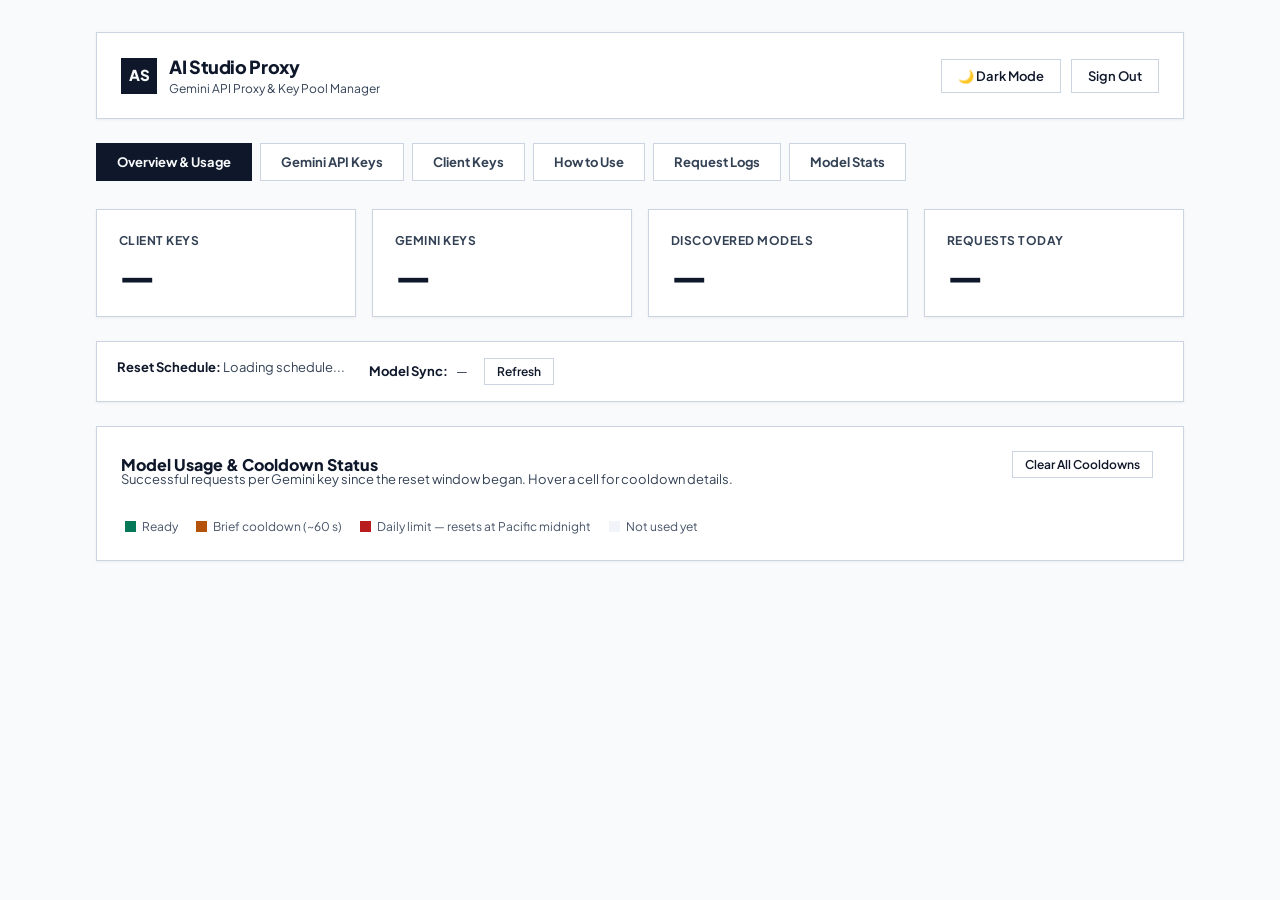
==== dashboard.html @ d9d69de4 "Align remaining UI strings with actual behavior - Request Logs description says request, not attempt" ====
<!doctype html>
<html lang="en" data-theme="light">
<head>
  <meta charset="utf-8">
  <meta name="viewport" content="width=device-width,initial-scale=1">
  <title>AI Studio Proxy</title>
  <link rel="preconnect" href="https://fonts.googleapis.com">
  <link href="https://fonts.googleapis.com/css2?family=JetBrains+Mono:wght@400;500;700&family=Plus+Jakarta+Sans:wght@400;500;600;700;800&display=swap" rel="stylesheet">
  <style>
    :root[data-theme="light"] {
      --bg: #f8fafc;
      --surface: #ffffff;
      --surface-alt: #f1f5f9;
      --border: #cbd5e1;
      --cell-line: #64748b;
      --border-strong: #0f172a;
      --text: #0f172a;
      --text-dim: #334155;
      --text-muted: #475569;
      --emerald: #047857;
      --emerald-bg: #ecfdf5;
      --amber: #b45309;
      --amber-bg: #fffbeb;
      --rose: #b91c1c;
      --rose-bg: #fef2f2;
      --input-bg: #ffffff;
      --input-border: #94a3b8;
      --btn-primary-bg: #0f172a;
      --btn-primary-text: #ffffff;
      --btn-primary-hover: #334155;
      --shadow: 0 1px 3px rgba(0,0,0,0.06);
    }

    :root[data-theme="dark"] {
      --bg: #0b0f17;
      --surface: #111827;
      --surface-alt: #1a2234;
      --border: #374151;
      --cell-line: #5a6a8a;
      --border-strong: #ffffff;
      --text: #f9fafb;
      --text-dim: #cbd5e1;
      --text-muted: #94a3b8;
      --emerald: #059669;
      --emerald-bg: rgba(5, 150, 105, 0.18);
      --amber: #d97706;
      --amber-bg: rgba(217, 119, 6, 0.18);
      --rose: #dc2626;
      --rose-bg: rgba(220, 38, 38, 0.18);
      --input-bg: #090d16;
      --input-border: #374151;
      --btn-primary-bg: #ffffff;
      --btn-primary-text: #000000;
      --btn-primary-hover: #e2e8f0;
      --shadow: 0 1px 3px rgba(0,0,0,0.4);
    }

    *, *::before, *::after { box-sizing: border-box; margin: 0; padding: 0; }
    html { scrollbar-width: thin; scrollbar-color: var(--cell-line) var(--surface-alt); }
    ::-webkit-scrollbar { width: 10px; height: 10px; }
    ::-webkit-scrollbar-track { background: var(--surface-alt); }
    ::-webkit-scrollbar-thumb { background: var(--cell-line); border: 2px solid var(--surface-alt); }
    ::-webkit-scrollbar-thumb:hover { background: var(--text-muted); }
    ::-webkit-scrollbar-corner { background: var(--surface-alt); }
    body {
      font-family: 'Plus Jakarta Sans', system-ui, -apple-system, sans-serif;
      background: var(--bg);
      color: var(--text);
      min-height: 100vh;
      line-height: 1.5;
      -webkit-font-smoothing: antialiased;
      transition: background 0.15s ease, color 0.15s ease;
    }
    .shell { max-width: 1120px; margin: 0 auto; padding: 32px 16px 64px; }

    /* Header */
    .header {
      display: flex;
      justify-content: space-between;
      align-items: center;
      background: var(--surface);
      border: 1px solid var(--border);
      border-radius: 0;
      padding: 20px 24px;
      margin-bottom: 24px;
      flex-wrap: wrap;
      gap: 16px;
      box-shadow: var(--shadow);
    }
    .brand { display: flex; align-items: center; gap: 12px; }
    .brand-badge {
      width: 36px; height: 36px;
      background: var(--border-strong);
      color: var(--bg);
      border-radius: 0;
      font-weight: 800;
      font-size: 15px;
      display: flex; align-items: center; justify-content: center;
    }
    .brand-title { font-size: 18px; font-weight: 800; letter-spacing: -0.02em; color: var(--text); }
    .brand-sub { font-size: 12px; color: var(--text-dim); }

    .header-actions { display: flex; align-items: center; gap: 10px; }
    .btn-header {
      font-family: 'Plus Jakarta Sans', system-ui, sans-serif;
      font-size: 13px;
      font-weight: 600;
      padding: 8px 16px;
      border-radius: 0;
      background: var(--surface);
      color: var(--text);
      border: 1px solid var(--border);
      cursor: pointer;
      display: inline-flex;
      align-items: center;
      gap: 6px;
      transition: all 0.15s ease;
    }
    .btn-header:hover { background: var(--surface-alt); border-color: var(--text-muted); }

    /* Nav Tabs */
    .nav-row {
      display: flex;
      gap: 8px;
      margin-bottom: 24px;
      overflow-x: auto;
      padding-bottom: 4px;
    }
    .nav-tab {
      font-family: 'Plus Jakarta Sans', system-ui, sans-serif;
      font-size: 13px;
      font-weight: 700;
      padding: 10px 20px;
      border-radius: 0;
      background: var(--surface);
      color: var(--text-dim);
      border: 1px solid var(--border);
      cursor: pointer;
      transition: all 0.15s ease;
      white-space: nowrap;
    }
    .nav-tab:hover { color: var(--text); border-color: var(--text-muted); }
    .nav-tab.active {
      background: var(--border-strong);
      color: var(--bg);
      border-color: var(--border-strong);
    }

    /* Panels */
    .panel { display: none; }
    .panel.active { display: block; }

    /* Metrics */
    .metrics-grid {
      display: grid;
      grid-template-columns: repeat(auto-fit, minmax(220px, 1fr));
      gap: 16px;
      margin-bottom: 24px;
    }
    .metric-card {
      background: var(--surface);
      border: 1px solid var(--border);
      border-radius: 0;
      padding: 22px;
      box-shadow: var(--shadow);
    }
    .metric-label {
      font-size: 12px;
      font-weight: 700;
      color: var(--text-dim);
      text-transform: uppercase;
      letter-spacing: 0.04em;
      margin-bottom: 8px;
    }
    .metric-val {
      font-size: 36px;
      font-weight: 800;
      color: var(--text);
      line-height: 1;
    }

    /* Notice Banner */
    .info-strip {
      background: var(--surface);
      border: 1px solid var(--border);
      border-radius: 0;
      padding: 16px 20px;
      font-size: 13px;
      color: var(--text-dim);
      display: flex;
      flex-wrap: wrap;
      gap: 24px;
      margin-bottom: 24px;
      box-shadow: var(--shadow);
    }
    .info-strip strong { color: var(--text); }

    /* Section Cards */
    .section-box {
      background: var(--surface);
      border: 1px solid var(--border);
      border-radius: 0;
      padding: 24px;
      margin-bottom: 24px;
      box-shadow: var(--shadow);
    }
    .section-title {
      font-size: 16px;
      font-weight: 800;
      color: var(--text);
      margin-bottom: 16px;
    }
    .section-desc {
      font-size: 13px;
      color: var(--text-dim);
      margin-top: -8px;
      margin-bottom: 16px;
    }

    /* Forms */
    .form-flex {
      display: flex;
      flex-wrap: wrap;
      gap: 12px;
      align-items: flex-end;
    }
    .field-col {
      display: flex;
      flex-direction: column;
      gap: 6px;
      flex: 1;
      min-width: 180px;
    }
    .field-label {
      font-size: 12px;
      font-weight: 700;
      color: var(--text-dim);
    }
    .form-input {
      font-family: 'Plus Jakarta Sans', system-ui, sans-serif;
      font-size: 14px;
      background: var(--input-bg);
      border: 1px solid var(--input-border);
      color: var(--text);
      border-radius: 0;
      padding: 10px 14px;
      outline: none;
      transition: border-color 0.15s ease;
      width: 100%;
    }
    .form-input:focus {
      border-color: var(--border-strong);
    }

    .btn-primary {
      font-family: 'Plus Jakarta Sans', system-ui, sans-serif;
      font-size: 13px;
      font-weight: 700;
      padding: 11px 20px;
      border-radius: 0;
      background: var(--btn-primary-bg);
      color: var(--btn-primary-text);
      border: 1px solid var(--btn-primary-bg);
      cursor: pointer;
      transition: all 0.15s ease;
      white-space: nowrap;
    }
    .btn-primary:hover {
      background: var(--btn-primary-hover);
      border-color: var(--btn-primary-hover);
    }

    /* One-Time Key Banner */
    .key-alert {
      display: none;
      background: var(--amber-bg);
      border: 1px solid var(--amber);
      border-radius: 0;
      padding: 18px;
      margin-bottom: 24px;
    }
    .key-alert.visible { display: block; }
    .key-alert-head {
      font-size: 13px;
      font-weight: 700;
      color: var(--amber);
      margin-bottom: 4px;
    }
    .key-alert-code {
      font-family: 'JetBrains Mono', monospace;
      font-size: 13px;
      background: var(--input-bg);
      border: 1px solid var(--border);
      padding: 10px 12px;
      border-radius: 0;
      display: block;
      color: var(--text);
      word-break: break-all;
      margin: 10px 0;
    }

    /* Table */
    .table-wrap { overflow-x: auto; }
    .data-table {
      width: 100%;
      border-collapse: collapse;
      font-size: 13px;
    }
    .data-table th {
      text-align: left;
      font-size: 11px;
      font-weight: 700;
      text-transform: uppercase;
      letter-spacing: 0.04em;
      color: var(--text-dim);
      padding: 12px 14px;
      border-bottom: 1px solid var(--border);
      background: var(--surface-alt);
    }
    .data-table td {
      padding: 14px;
      border-bottom: 1px solid var(--border);
      vertical-align: middle;
    }
    .data-table tr:last-child td { border-bottom: none; }
    .data-table tr:hover td:first-child { box-shadow: inset 3px 0 0 0 var(--border-strong); }

    /* Badges */
    .status-tag {
      display: inline-flex;
      align-items: center;
      gap: 6px;
      font-size: 12px;
      font-weight: 700;
      padding: 3px 10px;
      border-radius: 0;
    }
    .tag-ready { background: var(--emerald-bg); color: var(--emerald); }
    .tag-cooldown { background: var(--amber-bg); color: var(--amber); }
    .tag-off { background: var(--surface-alt); color: var(--text-muted); }

    .btn-tbl {
      font-family: 'Plus Jakarta Sans', system-ui, sans-serif;
      font-size: 12px;
      font-weight: 600;
      padding: 5px 12px;
      border-radius: 0;
      background: var(--surface);
      border: 1px solid var(--border);
      color: var(--text);
      cursor: pointer;
      margin-right: 6px;
      transition: all 0.15s ease;
    }
    .btn-tbl:hover { background: var(--surface-alt); border-color: var(--text-muted); }
    .btn-tbl-danger { color: var(--rose); border-color: var(--rose); }
    .btn-tbl-danger:hover { background: var(--rose-bg); }

    .empty-notice {
      text-align: center;
      padding: 40px 20px;
      color: var(--text-muted);
      font-size: 14px;
    }

    .empty-cell { color: var(--text-muted); font-style: italic; }

    /* Usage heatmap */
    .usage-table { border-collapse: collapse; width: auto; }
    .usage-table th, .usage-table td { border: 1px solid var(--cell-line); }
    .usage-table thead th {
      font-size: 10px;
      font-weight: 800;
      text-transform: uppercase;
      letter-spacing: .05em;
      color: var(--text-dim);
      background: transparent;
      padding: 4px 6px;
      text-align: center;
      max-width: 96px;
      overflow: hidden;
      text-overflow: ellipsis;
      white-space: nowrap;
      border-bottom: 2px solid var(--cell-line);
    }
    .usage-table thead th:first-child { text-align: left; padding-left: 8px; }
    .usage-table thead th.keynum {
      font-family: 'JetBrains Mono', monospace;
      font-size: 12px;
      cursor: help;
      white-space: nowrap;
      padding: 4px 6px;
    }
    .usage-table tbody th {
      font-size: 12px;
      font-weight: 600;
      color: var(--text);
      text-align: left;
      white-space: nowrap;
      background: transparent;
      padding: 0 12px;
      max-width: 230px;
      overflow: hidden;
      text-overflow: ellipsis;
    }
    .usage-table td.num {
      min-width: 24px;
      padding: 4px 6px;
      text-align: center;
      vertical-align: middle;
      font-family: 'JetBrains Mono', monospace;
      font-size: 13px;
      font-weight: 800;
      white-space: nowrap;
      cursor: default;
    }
    .usage-table td.cell-ok   { background: var(--emerald); color: #ffffff; }
    .usage-table td.cell-warn { background: var(--amber);   color: #26160a; }
    .usage-table td.cell-hot  { background: var(--rose);    color: #ffffff; }
    .usage-table td.cell-none { background: var(--surface-alt); color: var(--text-dim); opacity: .6; }
    .usage-table tbody tr:hover th { color: var(--border-strong); }
    .usage-table tbody tr:hover td, .usage-table td.xfocus { filter: brightness(1.06); }
    .usage-table td.num:hover { outline: 2px solid var(--border-strong); outline-offset: -2px; position: relative; }
    #keyTip {
      display: none;
      position: fixed;
      z-index: 50;
      background: var(--border-strong);
      color: #f8fafc;
      font-size: 12px;
      font-weight: 600;
      padding: 5px 10px;
      border-radius: 0;
      pointer-events: none;
      box-shadow: 0 4px 10px rgba(0,0,0,.25);
      white-space: nowrap;
    }
    .usage-legend {
      display: flex;
      gap: 18px;
      flex-wrap: wrap;
      align-items: center;
      margin-top: 12px;
      padding-left: 4px;
      font-size: 12px;
      color: var(--text-muted);
    }
    .usage-legend .dot {
      display: inline-block;
      width: 11px;
      height: 11px;
      border-radius: 0;
      margin-right: 6px;
      vertical-align: -1px;
    }

    .log-row { cursor: pointer; }
    .log-row:hover td { background: var(--surface-alt); }
    .modal-overlay {
      position: fixed;
      inset: 0;
      background: rgba(10, 15, 30, .55);
      backdrop-filter: blur(2px);
      z-index: 100;
      display: flex;
      align-items: center;
      justify-content: center;
      padding: 20px;
    }
    .modal-card {
      background: var(--surface);
      border: 1px solid var(--border);
      border-radius: 0;
      width: 100%;
      max-width: 760px;
      max-height: 88vh;
      display: flex;
      flex-direction: column;
      box-shadow: 0 18px 50px rgba(0,0,0,.3);
      overflow: hidden;
    }
    .modal-head {
      display: flex;
      justify-content: space-between;
      align-items: center;
      gap: 10px;
      flex-wrap: wrap;
      padding: 14px 18px;
      border-bottom: 1px solid var(--border);
    }
    .modal-x {
      border: none;
      background: transparent;
      color: var(--text-muted);
      font-size: 22px;
      line-height: 1;
      cursor: pointer;
      padding: 2px 6px;
      border-radius: 0;
    }
    .modal-x:hover { background: var(--surface-alt); color: var(--text); }
    .modal-body { padding: 16px 18px 20px; overflow-y: auto; }
    .log-summary {
      display: grid;
      grid-template-columns: auto 1fr;
      gap: 6px 14px;
      font-size: 13px;
      margin-bottom: 16px;
    }
    .log-summary dt {
      color: var(--text-dim);
      font-size: 11px;
      font-weight: 700;
      text-transform: uppercase;
      letter-spacing: .04em;
      padding-top: 2px;
      white-space: nowrap;
    }
    .log-summary dd { margin: 0; word-break: break-word; }

    .modal-body h3 {
      font-size: 11px;
      text-transform: uppercase;
      letter-spacing: .05em;
      color: var(--text-muted);
      margin: 16px 0 8px;
    }
    .timeline {
      border-left: 2px solid var(--border);
      margin-left: 6px;
    }
    .tl-row {
      display: flex;
      gap: 10px;
      align-items: baseline;
      padding: 3px 0 3px 12px;
      position: relative;
      font-size: 12px;
    }
    .tl-row::before {
      content: '';
      position: absolute;
      left: -5px;
      top: 50%;
      transform: translateY(-50%);
      width: 8px;
      height: 8px;
      border-radius: 0;
      background: var(--text-dim);
    }
    .tl-row.tl-good::before { background: var(--emerald); }
    .tl-row.tl-bad::before { background: var(--rose); }
    .tl-row.tl-warn::before { background: var(--amber); }
    .tl-t {
      font-family: 'JetBrains Mono', monospace;
      color: var(--text-dim);
      min-width: 64px;
      text-align: right;
      flex-shrink: 0;
    }
    .tl-type {
      font-weight: 800;
      text-transform: uppercase;
      letter-spacing: .03em;
      font-size: 10px;
      color: var(--text-muted);
      min-width: 72px;
      flex-shrink: 0;
    }
    .tl-d { color: var(--text); word-break: break-word; }

    /* Usage Matrix */
    .data-table th:first-child,
    .data-table td:first-child { text-align: left; font-weight: 600; }
    .data-table th { text-align: center; white-space: nowrap; }
    .data-table td { text-align: center; vertical-align: middle; }
    .data-table .empty-cell { opacity: 0.5; }

    /* Code Blocks */
    .code-block { position: relative; }
    .code-block pre {
      font-family: 'JetBrains Mono', monospace;
      font-size: 12.5px;
      line-height: 1.6;
      background: var(--surface-alt);
      border: 1px solid var(--border);
      border-radius: 0;
      padding: 16px;
      overflow-x: auto;
      white-space: pre;
      color: var(--text);
    }
    .copy-btn {
      position: absolute;
      top: 8px;
      right: 8px;
      background: var(--surface);
      box-shadow: var(--shadow);
    }

    @media (max-width: 768px) {
      .metrics-grid { grid-template-columns: 1fr 1fr; }
      .form-flex { flex-direction: column; }
      .field-col { width: 100%; }
      .data-table { display: block; overflow-x: auto; }
    }
  </style>
</head>
<body>
<div class="shell">

  <!-- Header -->
  <header class="header">
    <div class="brand">
      <div class="brand-badge">AS</div>
      <div>
        <h1 class="brand-title">AI Studio Proxy</h1>
        <p class="brand-sub">Gemini API Proxy &amp; Key Pool Manager</p>
      </div>
    </div>
    <div class="header-actions">
      <button class="btn-header" id="themeToggleBtn" onclick="toggleTheme()">🌙 Dark Mode</button>
      <button class="btn-header" onclick="logout()">Sign Out</button>
    </div>
  </header>

  <!-- Navigation -->
  <nav class="nav-row">
    <button class="nav-tab active" data-tab="overview" onclick="showPanel('overview',this)">Overview &amp; Usage</button>
    <button class="nav-tab" data-tab="gemini-keys" onclick="showPanel('gemini-keys',this)">Gemini API Keys</button>
    <button class="nav-tab" data-tab="client-keys" onclick="showPanel('client-keys',this)">Client Keys</button>
    <button class="nav-tab" data-tab="howto" onclick="showPanel('howto',this)">How to Use</button>
    <button class="nav-tab" data-tab="logs" onclick="showPanel('logs',this)">Request Logs</button>
    <button class="nav-tab" data-tab="stats" onclick="showPanel('stats',this)">Model Stats</button>
  </nav>

  <!-- Overview Panel -->
  <div id="panel-overview" class="panel active">
    <div class="metrics-grid">
      <div class="metric-card">
        <div class="metric-label">Client Keys</div>
        <div class="metric-val" id="ov-ck">—</div>
      </div>
      <div class="metric-card">
        <div class="metric-label">Gemini Keys</div>
        <div class="metric-val" id="ov-gk">—</div>
      </div>
      <div class="metric-card">
        <div class="metric-label">Discovered Models</div>
        <div class="metric-val" id="ov-m">—</div>
      </div>
      <div class="metric-card">
        <div class="metric-label">Requests Today</div>
        <div class="metric-val" id="ov-r">—</div>
      </div>
    </div>
    <div class="info-strip">
      <div><strong>Reset Schedule:</strong> <span id="ov-reset">Loading schedule...</span></div>
      <div style="display:flex;align-items:center;gap:8px;flex-wrap:wrap">
        <strong>Model Sync:</strong> <span id="ov-mc">—</span>
        <span id="cacheStatus" style="font-size:12px;color:var(--text-muted)"></span>
        <button class="btn-tbl" id="refreshModelsBtn" onclick="refreshModels()">Refresh</button>
      </div>
    </div>
    <div class="section-box">
      <div style="display:flex;justify-content:space-between;align-items:center;flex-wrap:wrap;gap:8px">
        <h2 class="section-title" style="margin:0">Model Usage &amp; Cooldown Status</h2>
        <button class="btn-tbl" id="clearCooldownsBtn" onclick="clearCooldowns()">Clear All Cooldowns</button>
      </div>
      <p class="section-desc">Successful requests per Gemini key since the reset window began. Hover a cell for cooldown details.</p>
      <div class="table-wrap">
        <table class="data-table usage-table">
          <thead id="usageThead"></thead>
          <tbody id="usageTbody"></tbody>
        </table>
      </div>
      <div class="usage-legend">
        <span><span class="dot" style="background:var(--emerald)"></span>Ready</span>
        <span><span class="dot" style="background:var(--amber)"></span>Brief cooldown (~60 s)</span>
        <span><span class="dot" style="background:var(--rose)"></span>Daily limit — resets at Pacific midnight</span>
        <span><span class="dot" style="background:var(--surface-alt)"></span>Not used yet</span>
      </div>
    </div>
  </div>

  <!-- Gemini Keys Panel -->
  <div id="panel-gemini-keys" class="panel">
    <div class="section-box">
      <h2 class="section-title">Add Gemini API Key</h2>
      <p class="section-desc">Add API keys from your Google AI Studio accounts. Requests are distributed across all configured keys.</p>
      <form id="keyForm" class="form-flex">
        <div class="field-col">
          <label class="field-label">Label <span style="color:var(--text-muted);font-weight:400">(optional)</span></label>
          <input type="text" name="label" class="form-input" placeholder="e.g. google-account-01">
        </div>
        <div class="field-col" style="flex:2">
          <label class="field-label">Gemini API Key</label>
          <input type="password" name="key" class="form-input" placeholder="AIzaSy..." required>
        </div>
        <button type="submit" class="btn-primary">Add Key</button>
      </form>
    </div>
    <div class="section-box">
      <h2 class="section-title">Configured Gemini Keys</h2>
      <div class="table-wrap">
        <table class="data-table">
          <thead>
            <tr><th>Label</th><th>Key Prefix</th><th>Actions</th></tr>
          </thead>
          <tbody id="keysTbody"></tbody>
        </table>
      </div>
    </div>
  </div>

  <!-- Client Keys Panel -->
  <div id="panel-client-keys" class="panel">
    <div id="generatedClientKey" class="key-alert"></div>
    <div class="section-box">
      <h2 class="section-title">Generate Client Key</h2>
      <p class="section-desc">Create API keys for your applications. Each key can be copied again at any time.</p>
      <form id="clientKeyForm" class="form-flex">
        <div class="field-col">
          <label class="field-label">Label <span style="color:var(--text-muted);font-weight:400">(optional)</span></label>
          <input type="text" name="label" class="form-input" placeholder="e.g. n8n-workflow">
        </div>
        <button type="submit" class="btn-primary">Generate Key</button>
      </form>
    </div>
    <div class="section-box">
      <h2 class="section-title">Active Client Keys</h2>
      <p class="section-desc">Client keys are stored on the server so they can be copied again at any time. Anyone with dashboard access can retrieve them.</p>
      <div class="table-wrap">
        <table class="data-table">
          <thead>
            <tr><th>Label</th><th>Key Prefix</th><th>Actions</th></tr>
          </thead>
          <tbody id="clientKeysTbody"></tbody>
        </table>
      </div>
    </div>
  </div>

  <!-- How to Use Panel -->
  <div id="panel-howto" class="panel">
    <div class="section-box">
      <h2 class="section-title">Connect any app</h2>
      <p class="section-desc">Any application compatible with the Gemini API can use this proxy. Point the request URL to this server and authenticate with one of your client keys.</p>
      <div class="info-strip" style="margin-bottom:0">
        <div><strong>Proxy URL:</strong> <code style="font-family:'JetBrains Mono',monospace" id="howto-origin">—</code></div>
        <div><strong>Auth header:</strong> <code style="font-family:'JetBrains Mono',monospace">x-proxy-api-key</code></div>
        <div><strong>Your keys:</strong> generate them in the Client Keys tab</div>
      </div>
    </div>

    <div class="section-box">
      <h2 class="section-title">Send a chat / text request</h2>
      <div class="code-block">
        <button class="btn-tbl copy-btn" onclick="copyPre(this)">Copy</button>
        <pre>curl -X POST http://<span class="howto-host"></span>/v1beta/models/gemini-2.0-flash:generateContent \
  -H "Content-Type: application/json" \
  -H "x-proxy-api-key: YOUR-CLIENT-KEY" \
  -d '{
    "contents": [
      {
        "parts": [
          { "text": "Say hello" }
        ]
      }
    ]
  }'</pre>
      </div>
      <p class="section-desc" style="margin-top:12px">Replace <code>gemini-2.0-flash</code> with any available model. Responses are passed through from Google unchanged.</p>
    </div>

    <div class="section-box">
      <h2 class="section-title">List available models</h2>
      <div class="code-block">
        <button class="btn-tbl copy-btn" onclick="copyPre(this)">Copy</button>
        <pre>curl http://<span class="howto-host"></span>/v1beta/models \
  -H "x-proxy-api-key: YOUR-CLIENT-KEY"</pre>
      </div>
      <p class="section-desc" style="margin-top:12px">Served from a local cache and refreshed from Google daily.</p>
    </div>

    <div class="section-box">
      <h2 class="section-title">JavaScript (fetch)</h2>
      <div class="code-block">
        <button class="btn-tbl copy-btn" onclick="copyPre(this)">Copy</button>
        <pre>const response = await fetch("http://<span class="howto-host"></span>/v1beta/models/gemini-2.0-flash:generateContent", {
  method: "POST",
  headers: {
    "Content-Type": "application/json",
    "x-proxy-api-key": process.env.PROXY_KEY
  },
  body: JSON.stringify({
    contents: [{ parts: [{ text: "Say hello" }] }]
  })
});
const data = await response.json();
console.log(data.candidates[0].content.parts[0].text);</pre>
      </div>
    </div>

    <div class="section-box">
      <h2 class="section-title">Python (requests)</h2>
      <div class="code-block">
        <button class="btn-tbl copy-btn" onclick="copyPre(this)">Copy</button>
        <pre>import requests

response = requests.post(
    "http://<span class="howto-host"></span>/v1beta/models/gemini-2.0-flash:generateContent",
    headers={"x-proxy-api-key": PROXY_KEY},
    json={"contents": [{"parts": [{"text": "Say hello"}]}]},
)
data = response.json()
print(data["candidates"][0]["content"]["parts"][0]["text"])</pre>
      </div>
    </div>

    <div class="section-box">
      <h2 class="section-title">Response codes</h2>
      <div class="table-wrap">
        <table class="data-table">
          <thead>
            <tr><th>Status</th><th>Meaning</th></tr>
          </thead>
          <tbody>
            <tr><td><span class="status-tag tag-ready">200</span></td><td>Success — Google's answer is returned unchanged.</td></tr>
            <tr><td><span class="status-tag tag-off">401</span></td><td>The client key is missing or invalid. Check the Client Keys tab.</td></tr>
            <tr><td><span class="status-tag tag-cooldown">503</span></td><td>No Gemini API keys are configured at all. Even cooled-down keys are tried first as a last resort.</td></tr>
            <tr><td><span class="status-tag tag-cooldown">502</span></td><td>Gemini did not respond on any attempted key (network/timeout). Google's own error responses are relayed to you exactly as received.</td></tr>
          </tbody>
        </table>
      </div>
      <p class="section-desc" style="margin-top:12px">If a key is rate-limited or unavailable, the request is automatically retried on another key.</p>
    </div>
  </div>

  <!-- Request Logs Panel -->
  <div id="panel-logs" class="panel">
    <div class="section-box">
      <h2 class="section-title">Request Logs</h2>
      <p class="section-desc">Every generateContent request with its outcome. Click a row to inspect the exact request and response payloads — API keys are masked.</p>
      <div style="display:flex;gap:10px;flex-wrap:wrap;margin-bottom:14px">
        <select id="logModel" class="form-input" style="width:auto" onchange="loadLogs()"><option value="">All models</option></select>
        <select id="logResult" class="form-input" style="width:auto" onchange="loadLogs()">
          <option value="">All results</option>
          <option value="success">Success</option>
          <option value="failed">Failed</option>
          <option value="rejected">Rejected</option>
        </select>
        <input id="logSearch" class="form-input" style="flex:1;min-width:160px" placeholder="Search model, key label, status code..." oninput="clearTimeout(window.__logTimer);window.__logTimer=setTimeout(loadLogs,300)">
        <button type="button" class="btn-primary" onclick="loadLogs()">Refresh</button>
      </div>
      <div class="table-wrap">
        <table class="data-table">
          <thead><tr><th>Time</th><th>Model</th><th>Key</th><th>Attempt</th><th>Result</th></tr></thead>
          <tbody id="logsTbody"><tr><td colspan="5" class="empty-notice">No log entries yet.</td></tr></tbody>
        </table>
      </div>
      <div style="display:flex;justify-content:space-between;align-items:center;margin-top:10px;font-size:12px;color:var(--text-muted)">
        <span id="logMeta"></span>
        <span style="display:flex;gap:8px">
          <button type="button" class="btn-tbl" id="logsNewerBtn" onclick="logsPage(-1)" style="display:none">&larr; Newer</button>
          <button type="button" class="btn-tbl" id="logsOlderBtn" onclick="logsPage(1)" style="display:none">Older &rarr;</button>
        </span>
      </div>
    </div>
  </div>

  <!-- Model Stats Panel -->
  <div id="panel-stats" class="panel">
    <div class="section-box">
      <h2 class="section-title">Model Statistics</h2>
      <p class="section-desc">Success and failure counts per model over the selected window, across all keys. Use this to identify models with high failure rates.</p>
      <div style="display:flex;gap:10px;align-items:center;flex-wrap:wrap;margin-bottom:14px">
        <select id="statsWindow" class="form-input" style="width:auto" onchange="loadStats()">
          <option value="1">Last 24 hours</option>
          <option value="7">Last 7 days</option>
          <option value="30" selected>Last 30 days</option>
        </select>
        <button type="button" class="btn-primary" onclick="loadStats()">Refresh</button>
        <span id="statsMeta" style="font-size:12px;color:var(--text-muted)"></span>
      </div>
      <div class="table-wrap">
        <table class="data-table">
          <thead><tr><th>Model</th><th>Requests</th><th>Success</th><th>Failed</th><th>Success Rate</th><th>Failures by Reason</th></tr></thead>
          <tbody id="statsTbody"><tr><td colspan="6" class="empty-notice">No statistics recorded yet.</td></tr></tbody>
        </table>
      </div>
    </div>
  </div>

</div>

<script>
  const esc = (s) => String(s).replace(/[&<>"']/g, (c) => ({ '&': '&amp;', '<': '&lt;', '>': '&gt;', '"': '&quot;', "'": '&#39;' }[c]));
  const csrf = () => document.cookie.match(/(?:^|; )ai_studio_proxy_csrf=([^;]+)/)?.[1] || '';

  // Theme Management
  function applyTheme(theme) {
    document.documentElement.setAttribute('data-theme', theme);
    localStorage.setItem('ai_studio_proxy_theme', theme);
    const btn = document.getElementById('themeToggleBtn');
    if (btn) btn.innerHTML = theme === 'dark' ? '☀️ Light Mode' : '🌙 Dark Mode';
  }

  function toggleTheme() {
    const current = document.documentElement.getAttribute('data-theme') || 'light';
    applyTheme(current === 'dark' ? 'light' : 'dark');
  }

  const savedTheme = localStorage.getItem('ai_studio_proxy_theme') || (window.matchMedia && window.matchMedia('(prefers-color-scheme: dark)').matches ? 'dark' : 'light');
  applyTheme(savedTheme);

  async function api(url, options = {}) {
    const response = await fetch(url, {
      ...options,
      headers: {
        'Content-Type': 'application/json',
        'X-CSRF-Token': csrf(),
        ...(options.headers || {})
      }
    });
    if (response.status === 401) {
      location.reload();
      throw Error('Session expired');
    }
    let data = null;
    try { data = await response.json(); } catch {}
    if (!response.ok) throw Error(data?.error?.message || data?.error || 'Request failed');
    return data;
  }

  async function copyText(value, button) {
    let copied = false;
    try {
      if (navigator.clipboard) {
        await navigator.clipboard.writeText(value);
        copied = true;
      }
    } catch {}
    if (!copied) {
      const input = document.createElement('textarea');
      input.value = value;
      input.style.position = 'fixed';
      input.style.opacity = '0';
      document.body.appendChild(input);
      input.focus();
      input.select();
      copied = document.execCommand('copy');
      input.remove();
    }
    button.textContent = copied ? 'Copied!' : 'Copy failed';
  }

  function copyPre(button) {
    const pre = button.parentElement.querySelector('pre');
    copyText(pre.textContent, button);
  }

  function showClientKey(key) {
    const box = document.getElementById('generatedClientKey');
    box.className = 'key-alert visible';
    box.innerHTML = `<div class="key-alert-head">Your new client key</div>
      <div style="font-size:12px;color:var(--text-dim)">Copy it now or at any time from the Client Keys tab.</div>
      <code class="key-alert-code">${esc(key)}</code>
      <button class="btn-tbl" onclick="copyText('${esc(key)}',this)">Copy Key</button>`;
  }

  function render(data) {
    const totalReq = (data.usage || []).reduce((s, r) => s + (r.today || 0), 0);
    const models = data.models || [];

    document.getElementById('ov-ck').textContent = (data.clientKeys || []).length;
    document.getElementById('ov-gk').textContent = (data.keys || []).length;
    document.getElementById('ov-m').textContent = models.length;
    document.getElementById('ov-r').textContent = totalReq;

    const rst = data.resetTimezone
      ? `Midnight Pacific (${data.resetTimezone}) · Began ${new Date(data.resetAt).toLocaleTimeString()}`
      : '';
    const mc = data.modelsCheckedAt
      ? `${new Date(Number(data.modelsCheckedAt)).toLocaleString()}`
      : 'Not checked yet';

    document.getElementById('ov-reset').textContent = rst;
    document.getElementById('ov-mc').textContent = mc;
    const cacheAge = data.modelsCheckedAt ? Date.now() - Number(data.modelsCheckedAt) : null;
    const statusEl = document.getElementById('cacheStatus');
    if (!data.modelsCheckedAt) {
      statusEl.textContent = ' (no cache)';
      statusEl.style.color = 'var(--rose)';
    } else if (cacheAge < 24 * 3600e3) {
      statusEl.textContent = ` (fresh, ${Math.round(cacheAge/60e3)}m ago)`;
      statusEl.style.color = 'var(--emerald)';
    } else {
      statusEl.textContent = ` (stale, ${Math.round(cacheAge/3600e3)}h ago)`;
      statusEl.style.color = 'var(--amber)';
    }

    const ck = data.clientKeys || [];
    document.getElementById('clientKeysTbody').innerHTML = ck.length
      ? ck.map(k => `<tr>
          <td><strong>${esc(k.label)}</strong></td>
          <td><code style="font-family:'JetBrains Mono',monospace">${esc(k.masked)}</code></td>
          <td>
            <button class="btn-tbl btn-tbl-danger" onclick="deleteClientKey(${k.id})">Delete</button>
          </td>
        </tr>`).join('')
      : '<tr><td colspan="3" class="empty-notice">No client keys configured.</td></tr>';

    const gk = data.keys || [];
    document.getElementById('keysTbody').innerHTML = gk.length
      ? gk.map(k => `<tr>
          <td><strong>${esc(k.label)}</strong></td>
          <td><code style="font-family:'JetBrains Mono',monospace">${esc(k.masked)}</code></td>
          <td>
            <button class="btn-tbl btn-tbl-danger" onclick="deleteKey(${k.id})">Delete</button>
          </td>
        </tr>`).join('')
      : '<tr><td colspan="3" class="empty-notice">No Gemini API keys configured.</td></tr>';

    const us = data.usage || [];

    // Build pivot matrix: models (rows) × keys (cols)
    const usedModels = [...new Set(us.map(r => r.model))].sort();
    const usedKeys = [...new Set(us.map(r => r.key_id))].sort((a,b)=>a-b);
    const keyLabels = {};
    const keyMasks = {};
    us.forEach(r => { keyLabels[r.key_id] = r.label; keyMasks[r.key_id] = r.masked; });

    function cellMeta(row) {
      const now = Date.now();
      const active = row.cooldown_until && Number(row.cooldown_until) > now;
      if (active && row.cooldown_reason === 'daily_quota') {
        return { cls: 'cell-hot', title: `Daily limit reached — resets at ${new Date(Number(row.cooldown_until)).toLocaleTimeString()}` };
      }
      if (active) {
        return { cls: 'cell-warn', title: `${row.cooldown_reason || 'cooldown'} — ~${Math.max(1, Math.ceil((row.cooldown_until - now) / 1000))}s left` };
      }
      return { cls: 'cell-ok', title: 'Ready' };
    }

    if (!us.length) {
      document.getElementById('usageThead').innerHTML = '';
      document.getElementById('usageTbody').innerHTML = '<tr><td colspan="2" class="empty-notice">No requests recorded in the current day window.</td></tr>';
      return;
    }

    // Header row with numbered key columns (hover/click reveals the key)
    const headerHtml = ['<th>Model</th>'].concat(usedKeys.map((id, i) =>
      `<th class="keynum" title="${esc(keyLabels[id])} · ${esc(keyMasks[id])}" onclick="showKeyTip(event, '${esc(`${i + 1} = ${keyLabels[id]} (${keyMasks[id]})`)}')">${i + 1}</th>`
    )).join('');

    // Data rows
    const rowsHtml = usedModels.map(model => {
      const cells = usedKeys.map(keyId => {
        const match = us.find(r => r.model === model && r.key_id === keyId);
        if (!match) return '<td class="num cell-none">·</td>';
        const meta = cellMeta(match);
        return `<td class="num ${meta.cls}" title="${esc(meta.title)}">${match.today}</td>`;
      }).join('');
      return `<tr><th title="${esc(model)}">${esc(model)}</th>${cells}</tr>`;
    }).join('');

    document.getElementById('usageThead').innerHTML = '<tr>' + headerHtml + '</tr>';
    document.getElementById('usageTbody').innerHTML = rowsHtml;
  }

  function showKeyTip(evt, text) {
    evt.stopPropagation();
    let tip = document.getElementById('keyTip');
    if (!tip) { tip = document.createElement('div'); tip.id = 'keyTip'; document.body.appendChild(tip); }
    tip.textContent = text;
    tip.style.display = 'block';
    const r = evt.currentTarget.getBoundingClientRect();
    tip.style.left = Math.max(8, Math.min(window.innerWidth - tip.offsetWidth - 8, r.left + r.width / 2 - tip.offsetWidth / 2)) + 'px';
    tip.style.top = (r.bottom + 6) + 'px';
    clearTimeout(tip._t);
    tip._t = setTimeout(() => { tip.style.display = 'none'; }, 1800);
  }

  (function usageColumnFocus() {
    const table = document.querySelector('.usage-table');
    if (!table) return;
    const clear = () => table.querySelectorAll('td.xfocus').forEach(n => n.classList.remove('xfocus'));
    table.addEventListener('mouseover', (e) => {
      const cell = e.target.closest('td');
      clear();
      if (!cell || cell.cellIndex === 0) return;
      for (const row of table.tBodies[0].rows) row.cells[cell.cellIndex]?.classList.add('xfocus');
    });
    table.addEventListener('mouseleave', clear);
  })();

  async function clearCooldowns() {
    try {
      await api('/api/admin/cooldowns/clear', { method: 'POST' });
      load();
    } catch (err) { console.error(err); }
  }

  function syncModelFilter(models) {
    const sel = document.getElementById('logModel');
    const desired = '<option value="">All models</option>' + models.map(m => `<option value="${esc(m)}">${esc(m)}</option>`).join('');
    if (sel.innerHTML === desired) return;
    const current = sel.value;
    sel.innerHTML = desired;
    sel.value = [...sel.options].some(o => o.value === current) ? current : '';
  }

  let logsOffset = 0;
  let logsTotal = 0;
  const LOG_PAGE_SIZE = 50;

  function resultTag(l) {
    if (l.outcome === 'success') return `<span class="status-tag tag-ready">${l.status}</span>`;
    if (l.outcome === 'rejected') return `<span class="status-tag tag-off">rejected · ${l.status ?? 'ERR'}${l.error_code ? ' · ' + esc(l.error_code) : ''}</span>`;
    return `<span class="status-tag tag-cooldown">${l.status ?? 'ERR'}${l.error_code ? ' · ' + esc(l.error_code) : ''}</span>`;
  }

  async function loadLogs(reset = true) {
    if (reset) { logsOffset = 0; }
    const params = new URLSearchParams();
    const model = document.getElementById('logModel').value;
    const outcome = document.getElementById('logResult').value;
    const q = document.getElementById('logSearch').value.trim();
    if (model) params.set('model', model);
    if (outcome) params.set('outcome', outcome);
    if (q) params.set('q', q);
    params.set('limit', String(LOG_PAGE_SIZE));
    params.set('offset', String(logsOffset));
    try {
      const d = await api('/api/admin/logs?' + params.toString());
      logsTotal = d.total;
      if (Array.isArray(d.models)) syncModelFilter(d.models);
      document.getElementById('logsTbody').innerHTML = d.logs.length
        ? d.logs.map(l => `<tr class="log-row" onclick="showLogDetail(${l.id})">
            <td>${new Date(Number(l.created_at)).toLocaleTimeString()}</td>
            <td><strong>${esc(l.model)}</strong></td>
            <td><code style="font-family:'JetBrains Mono',monospace">${esc(l.key_label || '—')}${l.key_masked ? ` (${esc(l.key_masked)})` : ''}</code></td>
            <td>${l.attempt || '—'}</td>
            <td>${resultTag(l)}</td>
          </tr>`).join('')
        : '<tr><td colspan="5" class="empty-notice">No log entries match.</td></tr>';
      document.getElementById('logMeta').textContent = `${d.total} log entr${d.total === 1 ? 'y' : 'ies'}`;
      document.getElementById('logsNewerBtn').style.display = logsOffset > 0 ? '' : 'none';
      document.getElementById('logsOlderBtn').style.display = logsOffset + LOG_PAGE_SIZE < d.total ? '' : 'none';
    } catch (err) { console.error(err); }
  }

  function logsPage(delta) {
    logsOffset = Math.max(0, logsOffset + delta * LOG_PAGE_SIZE);
    loadLogs(false);
  }

  function prettyPayload(text) {
    if (!text) return '';
    try { return JSON.stringify(JSON.parse(text), null, 2); } catch { return text; }
  }

  const EVENT_KIND = {
    receive:  { label: 'received', tone: '' },
    auth:     { label: 'auth',     tone: 'tl-good' },
    body:     { label: 'body',     tone: '' },
    pool:     { label: 'key pool', tone: '' },
    order:    { label: 'order',    tone: '' },
    select:   { label: 'attempt',  tone: '' },
    upstream: { label: 'response', tone: 'tl-warn' },
    result:   { label: 'outcome',  tone: '' },
    cooldown: { label: 'cooldown', tone: 'tl-warn' },
    wait:     { label: 'pause',     tone: '' },
    cap:      { label: 'cap',       tone: 'tl-warn' },
    budget:   { label: 'budget',   tone: 'tl-warn' },
    transport:{ label: 'transport',tone: 'tl-bad' },
    relay:    { label: 'relayed',  tone: 'tl-good' },
    abort:    { label: 'aborted',  tone: 'tl-bad' },
    fail:     { label: 'failed',   tone: 'tl-bad' },
    reject:   { label: 'rejected', tone: 'tl-bad' }
  };

  function timelineHtml(eventsJson) {
    let evs = [];
    try { evs = JSON.parse(eventsJson || '[]'); } catch {}
    if (!Array.isArray(evs) || !evs.length) return '';
    return `<h3>Timeline</h3><div class="timeline">${evs.map(ev => {
      const kind = EVENT_KIND[ev.type] || { label: ev.type || 'event', tone: '' };
      return `<div class="tl-row ${kind.tone}"><span class="tl-t">+${Number(ev.t) || 0} ms</span><span class="tl-type">${esc(kind.label)}</span><span class="tl-d">${esc(ev.detail)}</span></div>`;
    }).join('')}</div>`;
  }

  let currentLog = null;

  function closeLogModal() {
    document.getElementById('logModal').style.display = 'none';
  }

  async function showLogDetail(id) {
    try {
      const l = await api('/api/admin/logs/' + id);
      currentLog = l;
      document.getElementById('logModalTitle').innerHTML = `Log #${l.id} ${resultTag(l)}`;
      const summary = (label, value) => `<dt>${label}</dt><dd>${value}</dd>`;
      document.getElementById('logModalBody').innerHTML = `
        <dl class="log-summary">
          ${summary('Time', new Date(Number(l.created_at)).toLocaleString())}
          ${summary('Model', `<strong>${esc(l.model)}</strong>`)}
          ${summary('Gemini key', l.key_label ? `${esc(l.key_label)} <code style="font-family:'JetBrains Mono',monospace">(${esc(l.key_masked)})</code>` : '—')}
          ${summary('Attempts', String(l.attempt || 0))}
          ${summary('Result', `${resultTag(l)}${l.error_code ? ` · ${esc(l.error_code)}` : ''}`)}
          ${summary('Trace', `<code style="font-family:'JetBrains Mono',monospace">${esc((l.trace_id || '').slice(0, 8)) || '—'}</code> <span style="color:var(--text-muted);font-size:11px">(search this ID in the proxy logs)</span>`)}
        </dl>
        ${timelineHtml(l.events)}`;
      document.getElementById('logModal').style.display = 'flex';
    } catch (err) { console.error(err); }
  }

  function logDebugText(l) {
    let events = [];
    try { events = JSON.parse(l.events || '[]'); } catch {}
    return JSON.stringify({
      id: l.id,
      trace_id: l.trace_id,
      created_at: new Date(Number(l.created_at)).toISOString(),
      model: l.model,
      key: l.key_label ? `${l.key_label} (${l.key_masked})` : null,
      attempt: l.attempt,
      status: l.status,
      outcome: l.outcome,
      error_code: l.error_code,
      timeline: events,
      request_body: prettyPayload(l.request_body) || null,
      response_body: prettyPayload(l.response_body) || null
    }, null, 2);
  }

  async function copyLogDetail(button) {
    if (!currentLog) return;
    copyText(logDebugText(currentLog), button);
  }

  function showPanel(name, tabEl, updateHash = true) {
    const validTabs = ['overview', 'gemini-keys', 'client-keys', 'howto', 'logs', 'stats'];
    if (!validTabs.includes(name)) name = 'overview';

    document.querySelectorAll('.panel').forEach(p => p.classList.remove('active'));
    document.querySelectorAll('.nav-tab').forEach(t => t.classList.remove('active'));

    const targetPanel = document.getElementById('panel-' + name);
    if (targetPanel) targetPanel.classList.add('active');

    const targetTab = tabEl || document.querySelector(`.nav-tab[data-tab="${name}"]`);
    if (targetTab) targetTab.classList.add('active');

    localStorage.setItem('ai_studio_proxy_tab', name);
    if (updateHash && window.location.hash !== '#' + name) {
      history.replaceState(null, '', '#' + name);
    }
    if (name === 'logs') loadLogs();
    if (name === 'stats') loadStats();
  }

  function initActiveTab() {
    const hash = window.location.hash.replace(/^#/, '');
    const saved = localStorage.getItem('ai_studio_proxy_tab');
    const initial = hash || saved || 'overview';
    showPanel(initial, null, true);
  }

  window.addEventListener('hashchange', () => {
    const hash = window.location.hash.replace(/^#/, '');
    if (hash) showPanel(hash, null, false);
  });

  async function load() {
    try { render(await api('/api/admin/state')); } catch (e) { console.error(e); }
    if (document.getElementById('panel-logs')?.classList.contains('active')) loadLogs(false);
    if (document.getElementById('panel-stats')?.classList.contains('active')) loadStats();
  }

  async function loadStats() {
    try {
      const days = document.getElementById('statsWindow').value;
      const d = await api('/api/admin/stats?days=' + days);
      document.getElementById('statsMeta').textContent = `${d.window_days}-day window`;
      const failsByModel = {};
      for (const f of d.failures || []) (failsByModel[f.model] ||= []).push(f);
      const rows = d.models || [];
      document.getElementById('statsTbody').innerHTML = rows.length ? rows.map(m => {
        const rateCls = m.success_rate >= 95 ? 'tag-ready' : m.success_rate >= 80 ? 'tag-cooldown' : 'tag-off';
        const reasons = (failsByModel[m.model] || [])
          .map(f => `<span class="status-tag tag-off" style="margin:2px" title="${esc(f.code)}">${esc(f.code)} &times;${f.n}</span>`).join(' ') || '—';
        return `<tr>
          <td><strong>${esc(m.model)}</strong></td>
          <td>${m.total}</td>
          <td>${m.success}</td>
          <td>${m.failed}</td>
          <td><span class="status-tag ${rateCls}">${m.success_rate}%</span></td>
          <td>${reasons}</td>
        </tr>`;
      }).join('') : '<tr><td colspan="6" class="empty-notice">No statistics recorded yet.</td></tr>';
    } catch (err) { console.error(err); }
  }

  async function refreshModels() {
    const btn = document.getElementById('refreshModelsBtn');
    const statusEl = document.getElementById('cacheStatus');
    btn.disabled = true;
    btn.textContent = 'Refreshing...';
    statusEl.textContent = ' (refreshing...)';
    statusEl.style.color = 'var(--amber)';
    try {
      await api('/api/admin/models/refresh', { method: 'POST' });
      load();
    } catch (err) {
      alert(err.message);
      statusEl.textContent = ' (error)';
      statusEl.style.color = 'var(--rose)';
    }
    btn.disabled = false;
    btn.textContent = 'Refresh';
  }

  document.getElementById('clientKeyForm').onsubmit = async (event) => {
    event.preventDefault();
    try {
      const form = new FormData(event.target);
      const data = await api('/api/admin/client-keys', { method: 'POST', body: JSON.stringify({ label: form.get('label') }) });
      showClientKey(data.clientApiKey);
      event.target.reset();
      showPanel('client-keys');
      load();
    } catch (err) { alert(err.message); }
  };

  document.getElementById('keyForm').onsubmit = async (event) => {
    event.preventDefault();
    try {
      const form = new FormData(event.target);
      await api('/api/admin/keys', { method: 'POST', body: JSON.stringify({ label: form.get('label'), key: form.get('key') }) });
      event.target.reset();
      showPanel('gemini-keys');
      load();
    } catch (err) { alert(err.message); }
  };

  async function deleteClientKey(id) {
    if (!confirm('Delete this client key?')) return;
    try { await api('/api/admin/client-keys/' + id, { method: 'DELETE' }); load(); }
    catch (err) { alert(err.message); }
  }
  async function deleteKey(id) {
    if (!confirm('Delete this Gemini API key?')) return;
    try { await api('/api/admin/keys/' + id, { method: 'DELETE' }); load(); }
    catch (err) { alert(err.message); }
  }
  async function logout() { await fetch('/logout', { method: 'POST', headers: { 'X-CSRF-Token': csrf() } }); location.href = '/'; }

  initActiveTab();

  const proxyHost = location.host || 'localhost:9009';
  document.getElementById('howto-origin').textContent = location.origin;
  document.querySelectorAll('.howto-host').forEach(el => { el.textContent = proxyHost; });

  load();
  const POLL_MS = 5000;
  setInterval(() => { if (!document.hidden) load(); }, POLL_MS);
  document.addEventListener('visibilitychange', () => { if (!document.hidden) load(); });

  document.addEventListener('keydown', (e) => { if (e.key === 'Escape') closeLogModal(); });
</script>

  <div id="logModal" class="modal-overlay" style="display:none" onclick="if(event.target===this)closeLogModal()">
    <div class="modal-card">
      <div class="modal-head">
        <strong id="logModalTitle">Log</strong>
        <span style="display:flex;gap:8px;align-items:center">
          <button type="button" class="btn-tbl" onclick="copyLogDetail(this)">Copy Debug Details</button>
          <button type="button" class="modal-x" onclick="closeLogModal()" title="Close">&times;</button>
        </span>
      </div>
      <div class="modal-body" id="logModalBody"></div>
    </div>
  </div>
</body>
</html>
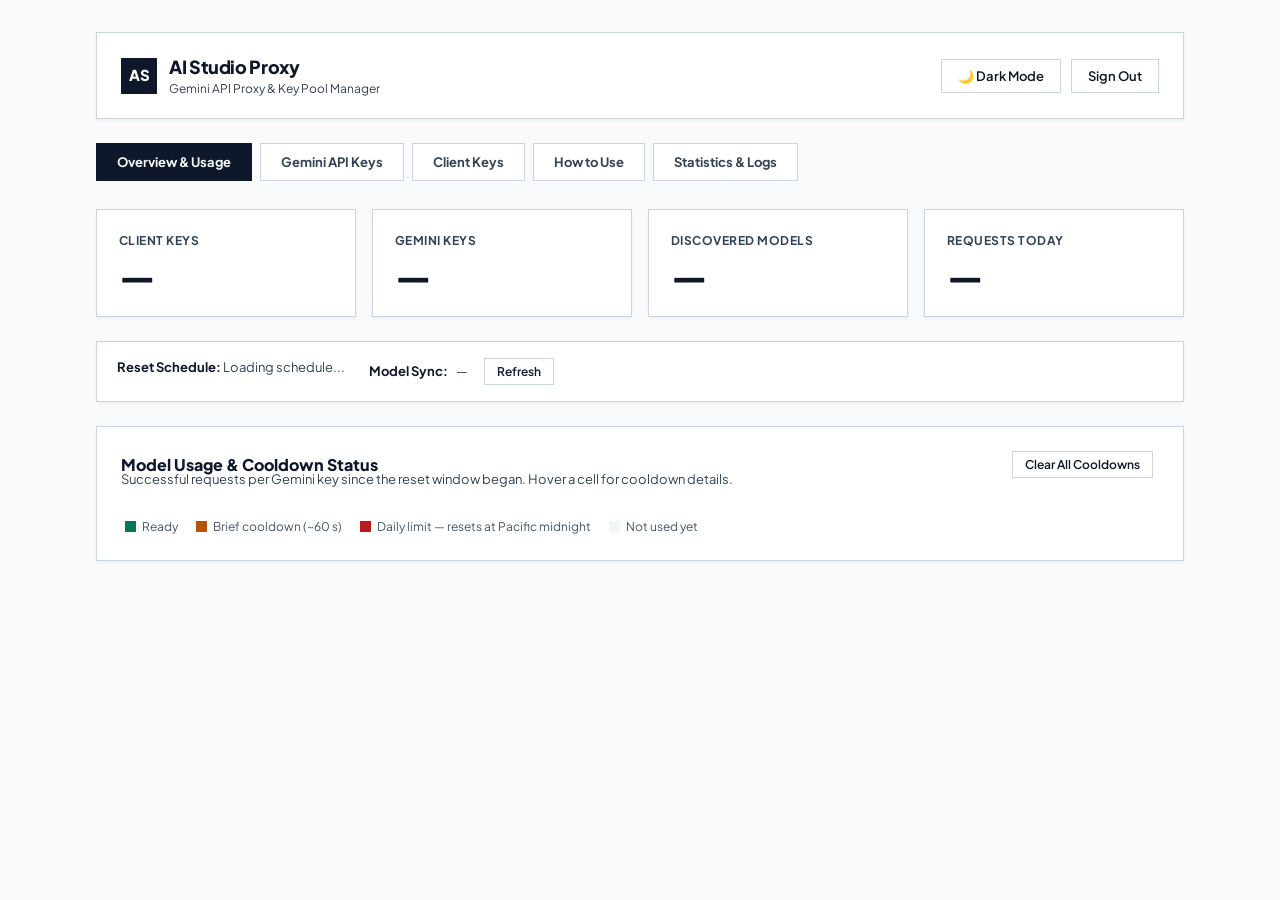
==== commit 92fedd0a: "Unify request logging into single usage table; merge logs+stats into Statistics tab - New usage tabl" ====
--- a/dashboard.html
+++ b/dashboard.html
@@ -630,8 +630,7 @@
     <button class="nav-tab" data-tab="gemini-keys" onclick="showPanel('gemini-keys',this)">Gemini API Keys</button>
     <button class="nav-tab" data-tab="client-keys" onclick="showPanel('client-keys',this)">Client Keys</button>
     <button class="nav-tab" data-tab="howto" onclick="showPanel('howto',this)">How to Use</button>
-    <button class="nav-tab" data-tab="logs" onclick="showPanel('logs',this)">Request Logs</button>
-    <button class="nav-tab" data-tab="stats" onclick="showPanel('stats',this)">Model Stats</button>
+    <button class="nav-tab" data-tab="statistics" onclick="showPanel('statistics',this)">Statistics &amp; Logs</button>
   </nav>
 
   <!-- Overview Panel -->
@@ -833,12 +832,70 @@
           </tbody>
         </table>
       </div>
-      <p class="section-desc" style="margin-top:12px">If a key is rate-limited or unavailable, the request is automatically retried on another key.</p>
+      <p class="section-desc" style="margin-top:12px">If a key is rate-limited or unavailable, its response is returned as received and the key is benched so later requests use a healthier one.</p>
     </div>
   </div>
 
-  <!-- Request Logs Panel -->
-  <div id="panel-logs" class="panel">
+  <!-- Statistics & Logs Panel -->
+  <div id="panel-statistics" class="panel">
+    <div class="nav-row" style="margin-bottom:16px">
+      <button class="nav-tab active" id="subtab-analytics" onclick="showSub('analytics')">Analytics</button>
+      <button class="nav-tab" id="subtab-logs" onclick="showSub('logs')">Request Logs</button>
+    </div>
+
+    <div id="sub-analytics">
+      <div class="section-box">
+        <h2 class="section-title">Usage Analytics</h2>
+        <p class="section-desc">Requests per calendar month (Pacific), split by client key, Gemini key and model — including failures and their reasons. History is kept permanently.</p>
+        <div style="display:flex;gap:10px;align-items:center;flex-wrap:wrap;margin-bottom:14px">
+          <select id="usageMonth" class="form-input" style="width:auto" onchange="loadUsage()"></select>
+          <button type="button" class="btn-primary" onclick="loadUsage()">Refresh</button>
+          <span id="usageMeta" style="font-size:12px;color:var(--text-muted)"></span>
+        </div>
+
+        <p class="field-label" style="margin-bottom:8px">Per client key</p>
+        <div class="table-wrap" style="margin-bottom:20px">
+          <table class="data-table">
+            <thead><tr><th>Label</th><th>Requests</th><th>Success</th><th>Failed</th></tr></thead>
+            <tbody id="usageClientTbody"><tr><td colspan="4" class="empty-notice">No requests recorded this month.</td></tr></tbody>
+          </table>
+        </div>
+
+        <p class="field-label" style="margin-bottom:8px">Per Gemini key</p>
+        <div class="table-wrap" style="margin-bottom:20px">
+          <table class="data-table">
+            <thead><tr><th>Label</th><th>Requests</th><th>Success</th><th>Failed</th></tr></thead>
+            <tbody id="usageKeysTbody"><tr><td colspan="4" class="empty-notice">No requests recorded this month.</td></tr></tbody>
+          </table>
+        </div>
+
+        <p class="field-label" style="margin-bottom:8px">Per model</p>
+        <div class="table-wrap" style="margin-bottom:20px">
+          <table class="data-table">
+            <thead><tr><th>Model</th><th>Requests</th><th>Success</th><th>Failed</th><th>Failures by Reason</th></tr></thead>
+            <tbody id="usageModelsTbody"><tr><td colspan="5" class="empty-notice">No requests recorded this month.</td></tr></tbody>
+          </table>
+        </div>
+
+        <p class="field-label" style="margin-bottom:8px">Models &times; client keys</p>
+        <div class="table-wrap" style="margin-bottom:20px">
+          <table class="data-table usage-table">
+            <thead id="usageMatrixClientHead"></thead>
+            <tbody id="usageMatrixClient"><tr><td colspan="2" class="empty-notice">No data this month.</td></tr></tbody>
+          </table>
+        </div>
+
+        <p class="field-label" style="margin-bottom:8px">Models &times; Gemini keys</p>
+        <div class="table-wrap">
+          <table class="data-table usage-table">
+            <thead id="usageMatrixGeminiHead"></thead>
+            <tbody id="usageMatrixGemini"><tr><td colspan="2" class="empty-notice">No data this month.</td></tr></tbody>
+          </table>
+        </div>
+      </div>
+    </div>
+
+    <div id="sub-logs" style="display:none">
     <div class="section-box">
       <h2 class="section-title">Request Logs</h2>
       <p class="section-desc">Every generateContent request with its outcome. Click a row to inspect the exact request and response payloads — API keys are masked.</p>
@@ -867,28 +924,6 @@
         </span>
       </div>
     </div>
-  </div>
-
-  <!-- Model Stats Panel -->
-  <div id="panel-stats" class="panel">
-    <div class="section-box">
-      <h2 class="section-title">Model Statistics</h2>
-      <p class="section-desc">Success and failure counts per model over the selected window, across all keys. Use this to identify models with high failure rates.</p>
-      <div style="display:flex;gap:10px;align-items:center;flex-wrap:wrap;margin-bottom:14px">
-        <select id="statsWindow" class="form-input" style="width:auto" onchange="loadStats()">
-          <option value="1">Last 24 hours</option>
-          <option value="7">Last 7 days</option>
-          <option value="30" selected>Last 30 days</option>
-        </select>
-        <button type="button" class="btn-primary" onclick="loadStats()">Refresh</button>
-        <span id="statsMeta" style="font-size:12px;color:var(--text-muted)"></span>
-      </div>
-      <div class="table-wrap">
-        <table class="data-table">
-          <thead><tr><th>Model</th><th>Requests</th><th>Success</th><th>Failed</th><th>Success Rate</th><th>Failures by Reason</th></tr></thead>
-          <tbody id="statsTbody"><tr><td colspan="6" class="empty-notice">No statistics recorded yet.</td></tr></tbody>
-        </table>
-      </div>
     </div>
   </div>
 
@@ -1171,9 +1206,6 @@
     upstream: { label: 'response', tone: 'tl-warn' },
     result:   { label: 'outcome',  tone: '' },
     cooldown: { label: 'cooldown', tone: 'tl-warn' },
-    wait:     { label: 'pause',     tone: '' },
-    cap:      { label: 'cap',       tone: 'tl-warn' },
-    budget:   { label: 'budget',   tone: 'tl-warn' },
     transport:{ label: 'transport',tone: 'tl-bad' },
     relay:    { label: 'relayed',  tone: 'tl-good' },
     abort:    { label: 'aborted',  tone: 'tl-bad' },
@@ -1242,7 +1274,7 @@
   }
 
   function showPanel(name, tabEl, updateHash = true) {
-    const validTabs = ['overview', 'gemini-keys', 'client-keys', 'howto', 'logs', 'stats'];
+    const validTabs = ['overview', 'gemini-keys', 'client-keys', 'howto', 'statistics'];
     if (!validTabs.includes(name)) name = 'overview';
 
     document.querySelectorAll('.panel').forEach(p => p.classList.remove('active'));
@@ -1258,8 +1290,19 @@
     if (updateHash && window.location.hash !== '#' + name) {
       history.replaceState(null, '', '#' + name);
     }
-    if (name === 'logs') loadLogs();
-    if (name === 'stats') loadStats();
+    if (name === 'statistics') showSub(currentSub(), true);
+  }
+
+  function currentSub() {
+    return document.getElementById('sub-logs').style.display !== 'none' ? 'logs' : 'analytics';
+  }
+
+  function showSub(name, force) {
+    document.getElementById('sub-analytics').style.display = name === 'analytics' ? 'block' : 'none';
+    document.getElementById('sub-logs').style.display = name === 'logs' ? 'block' : 'none';
+    document.getElementById('subtab-analytics').classList.toggle('active', name === 'analytics');
+    document.getElementById('subtab-logs').classList.toggle('active', name === 'logs');
+    if (name === 'analytics') loadUsage(); else loadLogs();
   }
 
   function initActiveTab() {
@@ -1276,31 +1319,54 @@
 
   async function load() {
     try { render(await api('/api/admin/state')); } catch (e) { console.error(e); }
-    if (document.getElementById('panel-logs')?.classList.contains('active')) loadLogs(false);
-    if (document.getElementById('panel-stats')?.classList.contains('active')) loadStats();
-  }
-
-  async function loadStats() {
+    if (document.getElementById('panel-statistics')?.classList.contains('active')) {
+      if (currentSub() === 'analytics') loadUsage(); else loadLogs(false);
+    }
+  }
+
+  function buildMatrix(headId, bodyId, entries) {
+    const headEl = document.getElementById(headId);
+    const bodyEl = document.getElementById(bodyId);
+    if (!entries.length) {
+      headEl.innerHTML = '';
+      bodyEl.innerHTML = '<tr><td colspan="2" class="empty-notice">No data this month.</td></tr>';
+      return;
+    }
+    const models = [...new Set(entries.map(e => e.model))].sort();
+    const keys = [...new Set(entries.map(e => e.label))];
+    const lookup = {};
+    entries.forEach(e => { lookup[e.model + '||' + e.label] = e.total; });
+    headEl.innerHTML = '<tr><th>Model</th>' + keys.map(k => `<th title="${esc(k)}">${esc(k)}</th>`).join('') + '</tr>';
+    bodyEl.innerHTML = models.map(m =>
+      '<tr><th title="' + esc(m) + '">' + esc(m.length > 28 ? m.slice(0, 27) + '…' : m) + '</th>' +
+      keys.map(k => `<td class="num">${lookup[m + '||' + k] || '·'}</td>`).join('') + '</tr>'
+    ).join('');
+  }
+
+  async function loadUsage() {
     try {
-      const days = document.getElementById('statsWindow').value;
-      const d = await api('/api/admin/stats?days=' + days);
-      document.getElementById('statsMeta').textContent = `${d.window_days}-day window`;
+      const sel = document.getElementById('usageMonth');
+      const chosen = sel.value;
+      const d = await api('/api/admin/usage' + (chosen ? '?month=' + chosen : ''));
+      const desired = (d.months || []).map(m => `<option value="${m}">${m}</option>`).join('');
+      if (sel.innerHTML !== desired) { sel.innerHTML = desired || `<option value="${d.month}">${d.month}</option>`; }
+      sel.value = d.month;
+      document.getElementById('usageMeta').textContent = `calendar month ${d.month} (Pacific time)`;
+      const totalsRow = (l, t, s, f) => `<tr><td><strong>${esc(l)}</strong></td><td>${t}</td><td>${s}</td><td>${f}</td></tr>`;
+      const fill = (id, rows, empty) => {
+        document.getElementById(id).innerHTML = rows.length ? rows.join('') : `<tr><td colspan="4" class="empty-notice">${empty}</td></tr>`;
+      };
+      fill('usageClientTbody', (d.clients || []).map(r => totalsRow(r.label, r.total, r.success, r.failed)), 'No requests recorded this month.');
+      fill('usageKeysTbody', (d.keys || []).map(r => totalsRow(r.label, r.total, r.success, r.failed)), 'No requests recorded this month.');
       const failsByModel = {};
-      for (const f of d.failures || []) (failsByModel[f.model] ||= []).push(f);
-      const rows = d.models || [];
-      document.getElementById('statsTbody').innerHTML = rows.length ? rows.map(m => {
-        const rateCls = m.success_rate >= 95 ? 'tag-ready' : m.success_rate >= 80 ? 'tag-cooldown' : 'tag-off';
+      for (const f of d.failures_model || []) (failsByModel[f.model] ||= []).push(f);
+      fill('usageModelsTbody', (d.models || []).map(m => {
         const reasons = (failsByModel[m.model] || [])
           .map(f => `<span class="status-tag tag-off" style="margin:2px" title="${esc(f.code)}">${esc(f.code)} &times;${f.n}</span>`).join(' ') || '—';
-        return `<tr>
-          <td><strong>${esc(m.model)}</strong></td>
-          <td>${m.total}</td>
-          <td>${m.success}</td>
-          <td>${m.failed}</td>
-          <td><span class="status-tag ${rateCls}">${m.success_rate}%</span></td>
-          <td>${reasons}</td>
-        </tr>`;
-      }).join('') : '<tr><td colspan="6" class="empty-notice">No statistics recorded yet.</td></tr>';
+        return `<tr><td><strong>${esc(m.model)}</strong></td><td>${m.total}</td><td>${m.success}</td><td>${m.failed}</td><td>${reasons}</td></tr>`;
+      }), 'No requests recorded this month.');
+      buildMatrix('usageMatrixClientHead', 'usageMatrixClient', d.matrix_client || []);
+      buildMatrix('usageMatrixGeminiHead', 'usageMatrixGemini', d.matrix_gemini || []);
     } catch (err) { console.error(err); }
   }
 
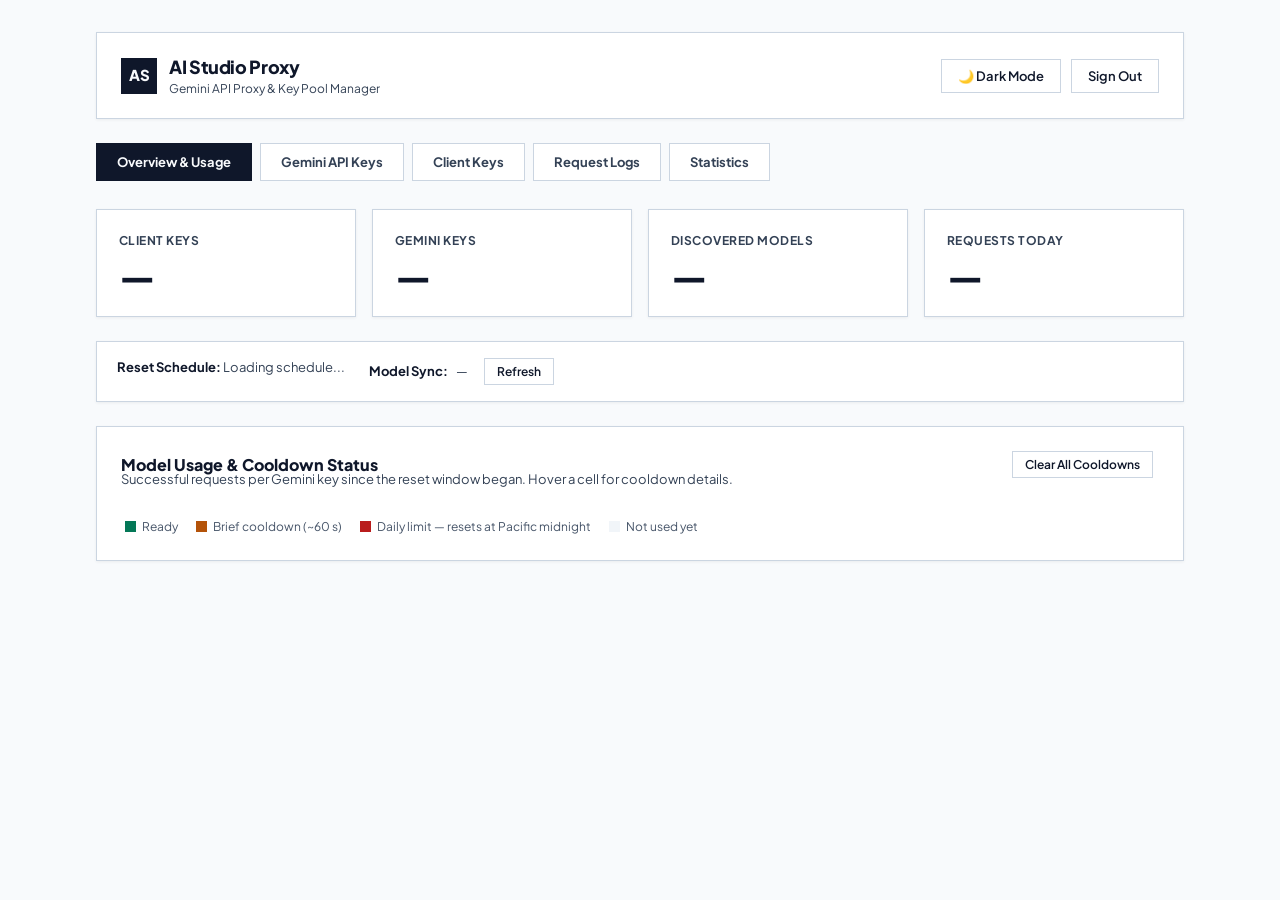
==== commit 7fed9fdc: "Rework key pages with inline usage stats; restore Request Logs tab; drop How to Use - Gemini Keys an" ====
--- a/dashboard.html
+++ b/dashboard.html
@@ -629,8 +629,9 @@
     <button class="nav-tab active" data-tab="overview" onclick="showPanel('overview',this)">Overview &amp; Usage</button>
     <button class="nav-tab" data-tab="gemini-keys" onclick="showPanel('gemini-keys',this)">Gemini API Keys</button>
     <button class="nav-tab" data-tab="client-keys" onclick="showPanel('client-keys',this)">Client Keys</button>
-    <button class="nav-tab" data-tab="howto" onclick="showPanel('howto',this)">How to Use</button>
-    <button class="nav-tab" data-tab="statistics" onclick="showPanel('statistics',this)">Statistics &amp; Logs</button>
+
+    <button class="nav-tab" data-tab="request-logs" onclick="showPanel('request-logs',this)">Request Logs</button>
+    <button class="nav-tab" data-tab="statistics" onclick="showPanel('statistics',this)">Statistics</button>
   </nav>
 
   <!-- Overview Panel -->
@@ -701,15 +702,41 @@
     </div>
     <div class="section-box">
       <h2 class="section-title">Configured Gemini Keys</h2>
+      <div class="form-flex" style="align-items:flex-end;margin-bottom:14px">
+        <div class="field-col" style="max-width:200px">
+          <label class="field-label">Usage period</label>
+          <select id="geminiPeriod" class="form-input" onchange="keyPeriodChanged('gemini')">
+            <option value="today">Today</option>
+            <option value="7d">Last 7 days</option>
+            <option value="30d" selected>Last 30 days</option>
+            <option value="month">Specific month</option>
+            <option value="all">All time</option>
+          </select>
+        </div>
+        <div class="field-col" style="max-width:200px;display:none" id="geminiMonthWrap">
+          <label class="field-label">Month</label>
+          <input type="month" id="geminiMonth" class="form-input" onchange="keyPeriodChanged('gemini')">
+        </div>
+      </div>
       <div class="table-wrap">
         <table class="data-table">
           <thead>
-            <tr><th>Label</th><th>Key Prefix</th><th>Actions</th></tr>
+            <tr><th>Label</th><th>Key Prefix</th><th>Requests</th><th>Success</th><th>Success %</th><th>Actions</th></tr>
           </thead>
           <tbody id="keysTbody"></tbody>
         </table>
       </div>
     </div>
+
+      <div class="section-box">
+        <h2 class="section-title">Usage per model</h2>
+        <div class="table-wrap">
+          <table class="data-table usage-table">
+            <thead id="gmMatrixHead"></thead>
+            <tbody id="gmMatrixBody"><tr><td colspan="2" class="empty-notice">No requests recorded in this period.</td></tr></tbody>
+          </table>
+        </div>
+      </div>
   </div>
 
   <!-- Client Keys Panel -->
@@ -728,175 +755,47 @@
     </div>
     <div class="section-box">
       <h2 class="section-title">Active Client Keys</h2>
+      <div class="form-flex" style="align-items:flex-end;margin-bottom:14px">
+        <div class="field-col" style="max-width:200px">
+          <label class="field-label">Usage period</label>
+          <select id="clientPeriod" class="form-input" onchange="keyPeriodChanged('client')">
+            <option value="today">Today</option>
+            <option value="7d">Last 7 days</option>
+            <option value="30d" selected>Last 30 days</option>
+            <option value="month">Specific month</option>
+            <option value="all">All time</option>
+          </select>
+        </div>
+        <div class="field-col" style="max-width:200px;display:none" id="clientMonthWrap">
+          <label class="field-label">Month</label>
+          <input type="month" id="clientMonth" class="form-input" onchange="keyPeriodChanged('client')">
+        </div>
+      </div>
       <p class="section-desc">Client keys are stored on the server so they can be copied again at any time. Anyone with dashboard access can retrieve them.</p>
       <div class="table-wrap">
         <table class="data-table">
           <thead>
-            <tr><th>Label</th><th>Key Prefix</th><th>Actions</th></tr>
+            <tr><th>Label</th><th>Key Prefix</th><th>Requests</th><th>Success</th><th>Success %</th><th>Actions</th></tr>
           </thead>
           <tbody id="clientKeysTbody"></tbody>
         </table>
       </div>
     </div>
-  </div>
-
-  <!-- How to Use Panel -->
-  <div id="panel-howto" class="panel">
-    <div class="section-box">
-      <h2 class="section-title">Connect any app</h2>
-      <p class="section-desc">Any application compatible with the Gemini API can use this proxy. Point the request URL to this server and authenticate with one of your client keys.</p>
-      <div class="info-strip" style="margin-bottom:0">
-        <div><strong>Proxy URL:</strong> <code style="font-family:'JetBrains Mono',monospace" id="howto-origin">—</code></div>
-        <div><strong>Auth header:</strong> <code style="font-family:'JetBrains Mono',monospace">x-proxy-api-key</code></div>
-        <div><strong>Your keys:</strong> generate them in the Client Keys tab</div>
-      </div>
-    </div>
-
-    <div class="section-box">
-      <h2 class="section-title">Send a chat / text request</h2>
-      <div class="code-block">
-        <button class="btn-tbl copy-btn" onclick="copyPre(this)">Copy</button>
-        <pre>curl -X POST http://<span class="howto-host"></span>/v1beta/models/gemini-2.0-flash:generateContent \
-  -H "Content-Type: application/json" \
-  -H "x-proxy-api-key: YOUR-CLIENT-KEY" \
-  -d '{
-    "contents": [
-      {
-        "parts": [
-          { "text": "Say hello" }
-        ]
-      }
-    ]
-  }'</pre>
-      </div>
-      <p class="section-desc" style="margin-top:12px">Replace <code>gemini-2.0-flash</code> with any available model. Responses are passed through from Google unchanged.</p>
-    </div>
-
-    <div class="section-box">
-      <h2 class="section-title">List available models</h2>
-      <div class="code-block">
-        <button class="btn-tbl copy-btn" onclick="copyPre(this)">Copy</button>
-        <pre>curl http://<span class="howto-host"></span>/v1beta/models \
-  -H "x-proxy-api-key: YOUR-CLIENT-KEY"</pre>
-      </div>
-      <p class="section-desc" style="margin-top:12px">Served from a local cache and refreshed from Google daily.</p>
-    </div>
-
-    <div class="section-box">
-      <h2 class="section-title">JavaScript (fetch)</h2>
-      <div class="code-block">
-        <button class="btn-tbl copy-btn" onclick="copyPre(this)">Copy</button>
-        <pre>const response = await fetch("http://<span class="howto-host"></span>/v1beta/models/gemini-2.0-flash:generateContent", {
-  method: "POST",
-  headers: {
-    "Content-Type": "application/json",
-    "x-proxy-api-key": process.env.PROXY_KEY
-  },
-  body: JSON.stringify({
-    contents: [{ parts: [{ text: "Say hello" }] }]
-  })
-});
-const data = await response.json();
-console.log(data.candidates[0].content.parts[0].text);</pre>
-      </div>
-    </div>
-
-    <div class="section-box">
-      <h2 class="section-title">Python (requests)</h2>
-      <div class="code-block">
-        <button class="btn-tbl copy-btn" onclick="copyPre(this)">Copy</button>
-        <pre>import requests
-
-response = requests.post(
-    "http://<span class="howto-host"></span>/v1beta/models/gemini-2.0-flash:generateContent",
-    headers={"x-proxy-api-key": PROXY_KEY},
-    json={"contents": [{"parts": [{"text": "Say hello"}]}]},
-)
-data = response.json()
-print(data["candidates"][0]["content"]["parts"][0]["text"])</pre>
-      </div>
-    </div>
-
-    <div class="section-box">
-      <h2 class="section-title">Response codes</h2>
-      <div class="table-wrap">
-        <table class="data-table">
-          <thead>
-            <tr><th>Status</th><th>Meaning</th></tr>
-          </thead>
-          <tbody>
-            <tr><td><span class="status-tag tag-ready">200</span></td><td>Success — Google's answer is returned unchanged.</td></tr>
-            <tr><td><span class="status-tag tag-off">401</span></td><td>The client key is missing or invalid. Check the Client Keys tab.</td></tr>
-            <tr><td><span class="status-tag tag-cooldown">503</span></td><td>No Gemini API keys are configured at all. Even cooled-down keys are tried first as a last resort.</td></tr>
-            <tr><td><span class="status-tag tag-cooldown">502</span></td><td>Gemini did not respond on any attempted key (network/timeout). Google's own error responses are relayed to you exactly as received.</td></tr>
-          </tbody>
-        </table>
-      </div>
-      <p class="section-desc" style="margin-top:12px">If a key is rate-limited or unavailable, its response is returned as received and the key is benched so later requests use a healthier one.</p>
-    </div>
-  </div>
-
-  <!-- Statistics & Logs Panel -->
-  <div id="panel-statistics" class="panel">
-    <div class="nav-row" style="margin-bottom:16px">
-      <button class="nav-tab active" id="subtab-analytics" onclick="showSub('analytics')">Analytics</button>
-      <button class="nav-tab" id="subtab-logs" onclick="showSub('logs')">Request Logs</button>
-    </div>
-
-    <div id="sub-analytics">
+
       <div class="section-box">
-        <h2 class="section-title">Usage Analytics</h2>
-        <p class="section-desc">Requests per calendar month (Pacific), split by client key, Gemini key and model — including failures and their reasons. History is kept permanently.</p>
-        <div style="display:flex;gap:10px;align-items:center;flex-wrap:wrap;margin-bottom:14px">
-          <select id="usageMonth" class="form-input" style="width:auto" onchange="loadUsage()"></select>
-          <button type="button" class="btn-primary" onclick="loadUsage()">Refresh</button>
-          <span id="usageMeta" style="font-size:12px;color:var(--text-muted)"></span>
-        </div>
-
-        <p class="field-label" style="margin-bottom:8px">Per client key</p>
-        <div class="table-wrap" style="margin-bottom:20px">
-          <table class="data-table">
-            <thead><tr><th>Label</th><th>Requests</th><th>Success</th><th>Failed</th></tr></thead>
-            <tbody id="usageClientTbody"><tr><td colspan="4" class="empty-notice">No requests recorded this month.</td></tr></tbody>
+        <h2 class="section-title">Usage per model</h2>
+        <div class="table-wrap">
+          <table class="data-table usage-table">
+            <thead id="cmMatrixHead"></thead>
+            <tbody id="cmMatrixBody"><tr><td colspan="2" class="empty-notice">No requests recorded in this period.</td></tr></tbody>
           </table>
         </div>
-
-        <p class="field-label" style="margin-bottom:8px">Per Gemini key</p>
-        <div class="table-wrap" style="margin-bottom:20px">
-          <table class="data-table">
-            <thead><tr><th>Label</th><th>Requests</th><th>Success</th><th>Failed</th></tr></thead>
-            <tbody id="usageKeysTbody"><tr><td colspan="4" class="empty-notice">No requests recorded this month.</td></tr></tbody>
-          </table>
-        </div>
-
-        <p class="field-label" style="margin-bottom:8px">Per model</p>
-        <div class="table-wrap" style="margin-bottom:20px">
-          <table class="data-table">
-            <thead><tr><th>Model</th><th>Requests</th><th>Success</th><th>Failed</th><th>Failures by Reason</th></tr></thead>
-            <tbody id="usageModelsTbody"><tr><td colspan="5" class="empty-notice">No requests recorded this month.</td></tr></tbody>
-          </table>
-        </div>
-
-        <p class="field-label" style="margin-bottom:8px">Models &times; client keys</p>
-        <div class="table-wrap" style="margin-bottom:20px">
-          <table class="data-table usage-table">
-            <thead id="usageMatrixClientHead"></thead>
-            <tbody id="usageMatrixClient"><tr><td colspan="2" class="empty-notice">No data this month.</td></tr></tbody>
-          </table>
-        </div>
-
-        <p class="field-label" style="margin-bottom:8px">Models &times; Gemini keys</p>
-        <div class="table-wrap">
-          <table class="data-table usage-table">
-            <thead id="usageMatrixGeminiHead"></thead>
-            <tbody id="usageMatrixGemini"><tr><td colspan="2" class="empty-notice">No data this month.</td></tr></tbody>
-          </table>
-        </div>
-      </div>
-    </div>
-
-    <div id="sub-logs" style="display:none">
-    <div class="section-box">
+      </div>
+  </div>
+
+  <!-- Request Logs Panel -->
+  <div id="panel-request-logs" class="panel">
+<div class="section-box">
       <h2 class="section-title">Request Logs</h2>
       <p class="section-desc">Every generateContent request with its outcome. Click a row to inspect the exact request and response payloads — API keys are masked.</p>
       <div style="display:flex;gap:10px;flex-wrap:wrap;margin-bottom:14px">
@@ -924,6 +823,37 @@
         </span>
       </div>
     </div>
+  </div>
+
+  <!-- Statistics Panel -->
+  <div id="panel-statistics" class="panel">
+    <div class="section-box">
+      <h2 class="section-title">Statistics</h2>
+      <p class="section-desc">Requests, success rates and failure reasons per model for the selected period. Per-key breakdowns are shown on the Gemini Keys and Client Keys pages.</p>
+      <div class="form-flex" style="align-items:flex-end;margin-bottom:14px">
+        <div class="field-col" style="max-width:200px">
+          <label class="field-label">Period</label>
+          <select id="statsPeriod" class="form-input" onchange="statsPeriodChanged()">
+            <option value="today">Today</option>
+            <option value="7d">Last 7 days</option>
+            <option value="30d" selected>Last 30 days</option>
+            <option value="month">Specific month</option>
+            <option value="all">All time</option>
+          </select>
+        </div>
+        <div class="field-col" style="max-width:200px;display:none" id="statsMonthWrap">
+          <label class="field-label">Month</label>
+          <input type="month" id="statsMonth" class="form-input" onchange="loadUsage()">
+        </div>
+        <button type="button" class="btn-primary" onclick="loadUsage()">Refresh</button>
+        <span id="usageMeta" style="font-size:12px;color:var(--text-muted)"></span>
+      </div>
+      <div class="table-wrap">
+        <table class="data-table">
+          <thead><tr><th>Model</th><th>Requests</th><th>Success</th><th>Failed</th><th>Failures by Reason</th></tr></thead>
+          <tbody id="usageModelsTbody"><tr><td colspan="5" class="empty-notice">No requests recorded in this period.</td></tr></tbody>
+        </table>
+      </div>
     </div>
   </div>
 
@@ -1037,25 +967,37 @@
 
     const ck = data.clientKeys || [];
     document.getElementById('clientKeysTbody').innerHTML = ck.length
-      ? ck.map(k => `<tr>
+      ? ck.map(k => {
+          const u = usageFor((pageUsage || {}).clients, k.id);
+          return `<tr data-key-id="${k.id}">
           <td><strong>${esc(k.label)}</strong></td>
           <td><code style="font-family:'JetBrains Mono',monospace">${esc(k.masked)}</code></td>
+          <td class="u-total">${u.total}</td>
+          <td class="u-success">${u.success}</td>
+          <td class="u-pct">${pct(u.success, u.total)}</td>
           <td>
             <button class="btn-tbl btn-tbl-danger" onclick="deleteClientKey(${k.id})">Delete</button>
           </td>
-        </tr>`).join('')
-      : '<tr><td colspan="3" class="empty-notice">No client keys configured.</td></tr>';
+        </tr>`;
+        }).join('')
+      : '<tr><td colspan="6" class="empty-notice">No client keys configured.</td></tr>';
 
     const gk = data.keys || [];
     document.getElementById('keysTbody').innerHTML = gk.length
-      ? gk.map(k => `<tr>
+      ? gk.map(k => {
+          const u = usageFor((pageUsage || {}).keys, k.id);
+          return `<tr data-key-id="${k.id}">
           <td><strong>${esc(k.label)}</strong></td>
           <td><code style="font-family:'JetBrains Mono',monospace">${esc(k.masked)}</code></td>
+          <td class="u-total">${u.total}</td>
+          <td class="u-success">${u.success}</td>
+          <td class="u-pct">${pct(u.success, u.total)}</td>
           <td>
             <button class="btn-tbl btn-tbl-danger" onclick="deleteKey(${k.id})">Delete</button>
           </td>
-        </tr>`).join('')
-      : '<tr><td colspan="3" class="empty-notice">No Gemini API keys configured.</td></tr>';
+        </tr>`;
+        }).join('')
+      : '<tr><td colspan="6" class="empty-notice">No Gemini API keys configured.</td></tr>';
 
     const us = data.usage || [];
 
@@ -1274,7 +1216,7 @@
   }
 
   function showPanel(name, tabEl, updateHash = true) {
-    const validTabs = ['overview', 'gemini-keys', 'client-keys', 'howto', 'statistics'];
+    const validTabs = ['overview', 'gemini-keys', 'client-keys', 'request-logs', 'statistics'];
     if (!validTabs.includes(name)) name = 'overview';
 
     document.querySelectorAll('.panel').forEach(p => p.classList.remove('active'));
@@ -1290,19 +1232,8 @@
     if (updateHash && window.location.hash !== '#' + name) {
       history.replaceState(null, '', '#' + name);
     }
-    if (name === 'statistics') showSub(currentSub(), true);
-  }
-
-  function currentSub() {
-    return document.getElementById('sub-logs').style.display !== 'none' ? 'logs' : 'analytics';
-  }
-
-  function showSub(name, force) {
-    document.getElementById('sub-analytics').style.display = name === 'analytics' ? 'block' : 'none';
-    document.getElementById('sub-logs').style.display = name === 'logs' ? 'block' : 'none';
-    document.getElementById('subtab-analytics').classList.toggle('active', name === 'analytics');
-    document.getElementById('subtab-logs').classList.toggle('active', name === 'logs');
-    if (name === 'analytics') loadUsage(); else loadLogs();
+    if (name === 'request-logs') loadLogs();
+    if (name === 'statistics') loadUsage();
   }
 
   function initActiveTab() {
@@ -1318,55 +1249,111 @@
   });
 
   async function load() {
-    try { render(await api('/api/admin/state')); } catch (e) { console.error(e); }
-    if (document.getElementById('panel-statistics')?.classList.contains('active')) {
-      if (currentSub() === 'analytics') loadUsage(); else loadLogs(false);
-    }
-  }
-
-  function buildMatrix(headId, bodyId, entries) {
+    try {
+      const data = await api('/api/admin/state');
+      window.__lastState = data;
+      render(data);
+      await loadPageUsage();
+    } catch (e) { console.error(e); }
+    if (document.getElementById('panel-request-logs')?.classList.contains('active')) loadLogs(false);
+    if (document.getElementById('panel-statistics')?.classList.contains('active')) loadUsage();
+  }
+
+  let pageUsage = null;
+  async function loadPageUsage() {
+    try {
+      pageUsage = await api('/api/admin/usage' + usageQuery('geminiPeriod', 'geminiMonth'));
+      renderPageUsage();
+    } catch (e) { console.error(e); }
+  }
+
+  function usageQuery(selId, monthId) {
+    const mode = document.getElementById(selId)?.value || '30d';
+    const month = document.getElementById(monthId)?.value || '';
+    if (mode === 'month') return '?period=30d&month=' + (month || pacificNowMonth());
+    return '?period=' + mode;
+  }
+
+  function pacificNowMonth() {
+    return new Intl.DateTimeFormat('en-US', { timeZone: 'America/Los_Angeles', year: 'numeric', month: '2-digit' })
+      .formatToParts(new Date()).reduce((acc, p) => acc + (p.type === 'year' ? p.value : p.type === 'month' ? '-' + p.value : ''), '');
+  }
+
+  function statsPeriodChanged() {
+    document.getElementById('statsMonthWrap').style.display = document.getElementById('statsPeriod').value === 'month' ? 'flex' : 'none';
+    loadUsage();
+  }
+
+  function keyPeriodChanged(which) {
+    loadPageUsage().then(() => {
+      const s = window.__lastState;
+      if (s) render(s);
+    });
+  }
+
+  function usageFor(list, id) {
+    const row = (list || []).find(x => x.id === id);
+    return row || { total: 0, success: 0, failed: 0 };
+  }
+
+  function pct(success, total) {
+    return total ? Math.round(100 * success / total) + '%' : '—';
+  }
+
+  function renderPageUsage() {
+    if (!pageUsage || !window.__lastState) return;
+    const g = pageUsage.keys || [];
+    const c = pageUsage.clients || [];
+    document.querySelectorAll('#keysTbody tr[data-key-id]').forEach(tr => {
+      const u = usageFor(g, Number(tr.dataset.keyId));
+      tr.querySelector('.u-total').textContent = u.total;
+      tr.querySelector('.u-success').textContent = u.success;
+      tr.querySelector('.u-pct').textContent = pct(u.success, u.total);
+    });
+    document.querySelectorAll('#clientKeysTbody tr[data-key-id]').forEach(tr => {
+      const u = usageFor(c, Number(tr.dataset.keyId));
+      tr.querySelector('.u-total').textContent = u.total;
+      tr.querySelector('.u-success').textContent = u.success;
+      tr.querySelector('.u-pct').textContent = pct(u.success, u.total);
+    });
+    buildMatrix('gmMatrixHead', 'gmMatrixBody', (pageUsage.matrix_gemini || []).filter(e => !String(e.label).startsWith('(deleted)')), 'key');
+    buildMatrix('cmMatrixHead', 'cmMatrixBody', (pageUsage.matrix_client || []).filter(e => !String(e.label).startsWith('(deleted)')), 'model');
+  }
+
+  function buildMatrix(headId, bodyId, entries, orientation = 'model') {
     const headEl = document.getElementById(headId);
     const bodyEl = document.getElementById(bodyId);
     if (!entries.length) {
       headEl.innerHTML = '';
-      bodyEl.innerHTML = '<tr><td colspan="2" class="empty-notice">No data this month.</td></tr>';
+      bodyEl.innerHTML = '<tr><td colspan="2" class="empty-notice">No requests recorded in this period.</td></tr>';
       return;
     }
-    const models = [...new Set(entries.map(e => e.model))].sort();
-    const keys = [...new Set(entries.map(e => e.label))];
+    const rowDim = orientation === 'key' ? 'label' : 'model';
+    const colDim = orientation === 'key' ? 'model' : 'label';
+    const rowLabels = [...new Set(entries.map(e => e[rowDim]))].sort();
+    const colLabels = [...new Set(entries.map(e => e[colDim]))];
     const lookup = {};
-    entries.forEach(e => { lookup[e.model + '||' + e.label] = e.total; });
-    headEl.innerHTML = '<tr><th>Model</th>' + keys.map(k => `<th title="${esc(k)}">${esc(k)}</th>`).join('') + '</tr>';
-    bodyEl.innerHTML = models.map(m =>
-      '<tr><th title="' + esc(m) + '">' + esc(m.length > 28 ? m.slice(0, 27) + '…' : m) + '</th>' +
-      keys.map(k => `<td class="num">${lookup[m + '||' + k] || '·'}</td>`).join('') + '</tr>'
+    entries.forEach(e => { lookup[e[rowDim] + '||' + e[colDim]] = e.total; });
+    headEl.innerHTML = '<tr><th>' + (orientation === 'key' ? 'Key' : 'Model') + '</th>' +
+      colLabels.map(c => `<th title="${esc(c)}">${esc(c.length > 18 ? c.slice(0, 17) + '…' : c)}</th>`).join('') + '</tr>';
+    bodyEl.innerHTML = rowLabels.map(r =>
+      '<tr><th title="' + esc(r) + '">' + esc(r.length > 28 ? r.slice(0, 27) + '…' : r) + '</th>' +
+      colLabels.map(c => `<td class="num">${lookup[r + '||' + c] || '·'}</td>`).join('') + '</tr>'
     ).join('');
   }
 
   async function loadUsage() {
     try {
-      const sel = document.getElementById('usageMonth');
-      const chosen = sel.value;
-      const d = await api('/api/admin/usage' + (chosen ? '?month=' + chosen : ''));
-      const desired = (d.months || []).map(m => `<option value="${m}">${m}</option>`).join('');
-      if (sel.innerHTML !== desired) { sel.innerHTML = desired || `<option value="${d.month}">${d.month}</option>`; }
-      sel.value = d.month;
-      document.getElementById('usageMeta').textContent = `calendar month ${d.month} (Pacific time)`;
-      const totalsRow = (l, t, s, f) => `<tr><td><strong>${esc(l)}</strong></td><td>${t}</td><td>${s}</td><td>${f}</td></tr>`;
-      const fill = (id, rows, empty) => {
-        document.getElementById(id).innerHTML = rows.length ? rows.join('') : `<tr><td colspan="4" class="empty-notice">${empty}</td></tr>`;
-      };
-      fill('usageClientTbody', (d.clients || []).map(r => totalsRow(r.label, r.total, r.success, r.failed)), 'No requests recorded this month.');
-      fill('usageKeysTbody', (d.keys || []).map(r => totalsRow(r.label, r.total, r.success, r.failed)), 'No requests recorded this month.');
+      const d = await api('/api/admin/usage' + usageQuery('statsPeriod', 'statsMonth'));
+      document.getElementById('usageMeta').textContent = d.period;
       const failsByModel = {};
       for (const f of d.failures_model || []) (failsByModel[f.model] ||= []).push(f);
-      fill('usageModelsTbody', (d.models || []).map(m => {
+      const rows = d.models || [];
+      document.getElementById('usageModelsTbody').innerHTML = rows.length ? rows.map(m => {
         const reasons = (failsByModel[m.model] || [])
           .map(f => `<span class="status-tag tag-off" style="margin:2px" title="${esc(f.code)}">${esc(f.code)} &times;${f.n}</span>`).join(' ') || '—';
         return `<tr><td><strong>${esc(m.model)}</strong></td><td>${m.total}</td><td>${m.success}</td><td>${m.failed}</td><td>${reasons}</td></tr>`;
-      }), 'No requests recorded this month.');
-      buildMatrix('usageMatrixClientHead', 'usageMatrixClient', d.matrix_client || []);
-      buildMatrix('usageMatrixGeminiHead', 'usageMatrixGemini', d.matrix_gemini || []);
+      }).join('') : '<tr><td colspan="5" class="empty-notice">No requests recorded in this period.</td></tr>';
     } catch (err) { console.error(err); }
   }
 
@@ -1426,10 +1413,6 @@
 
   initActiveTab();
 
-  const proxyHost = location.host || 'localhost:9009';
-  document.getElementById('howto-origin').textContent = location.origin;
-  document.querySelectorAll('.howto-host').forEach(el => { el.textContent = proxyHost; });
-
   load();
   const POLL_MS = 5000;
   setInterval(() => { if (!document.hidden) load(); }, POLL_MS);
